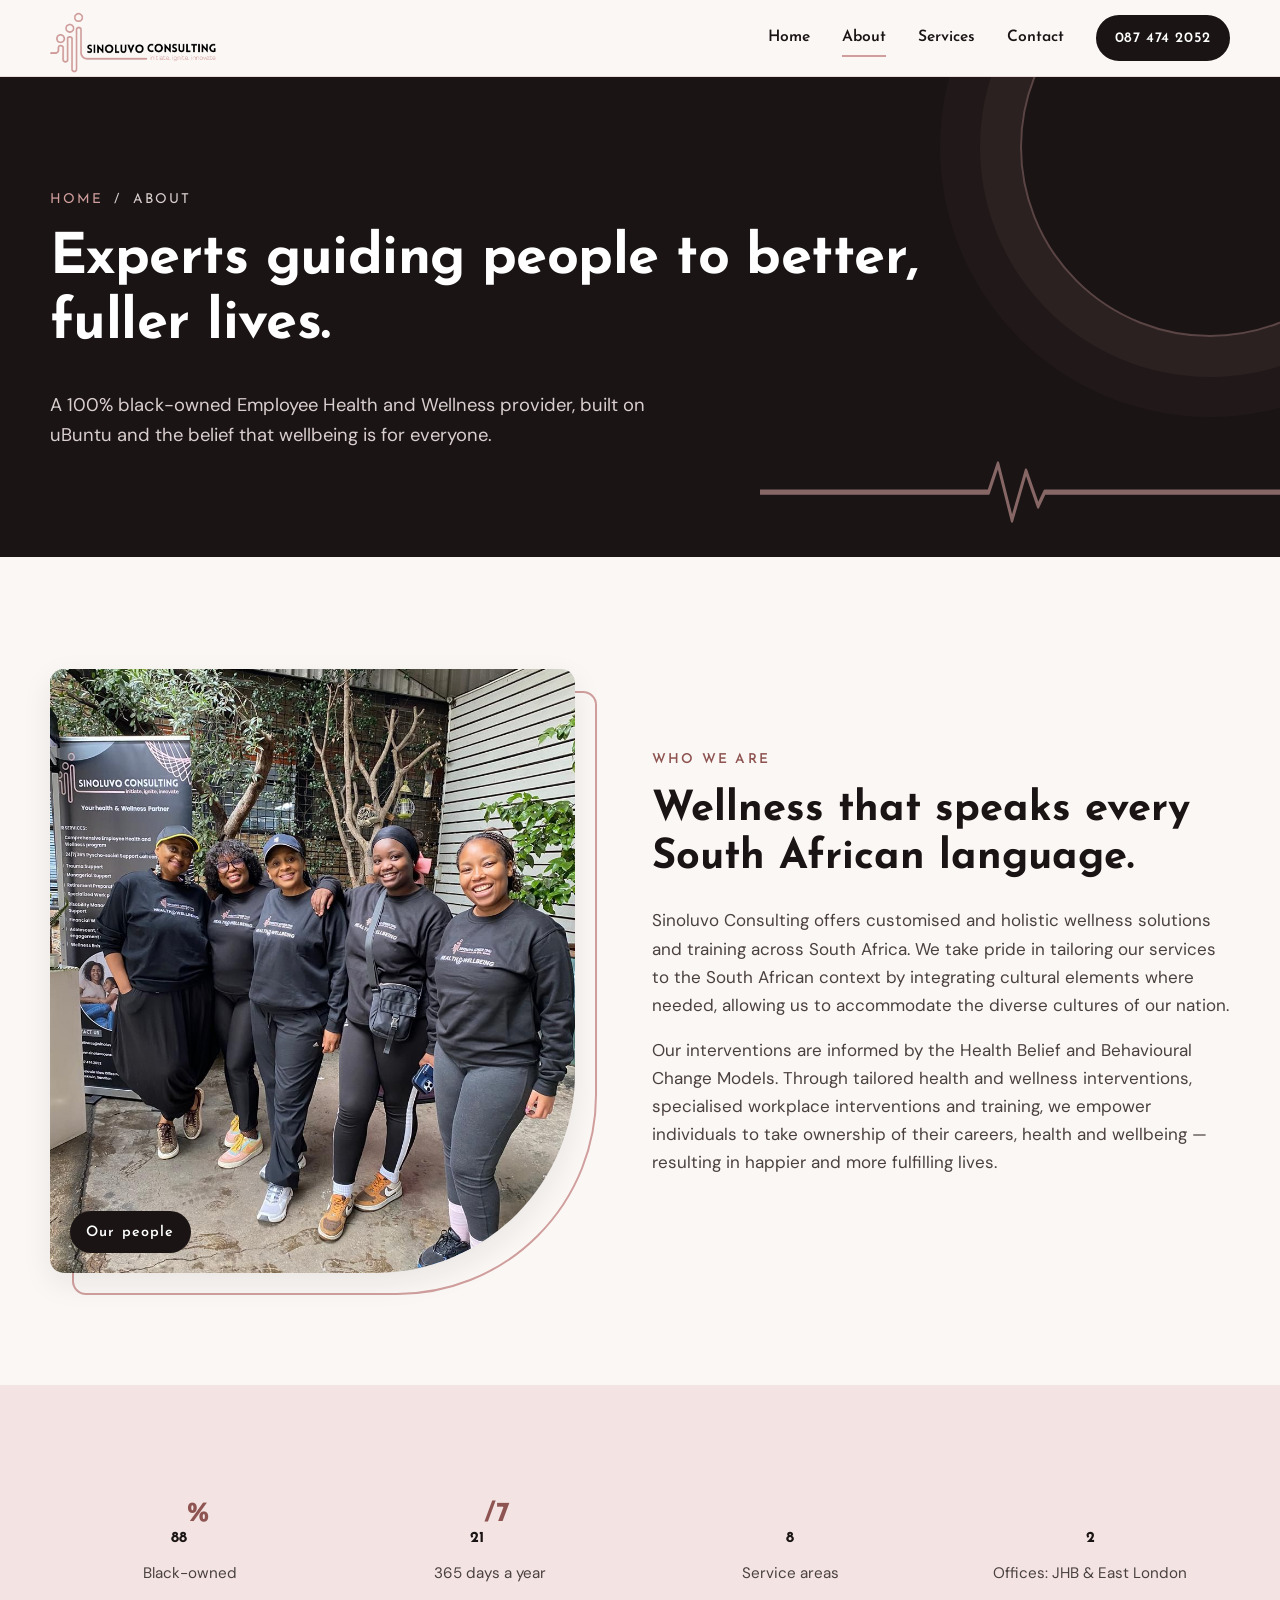
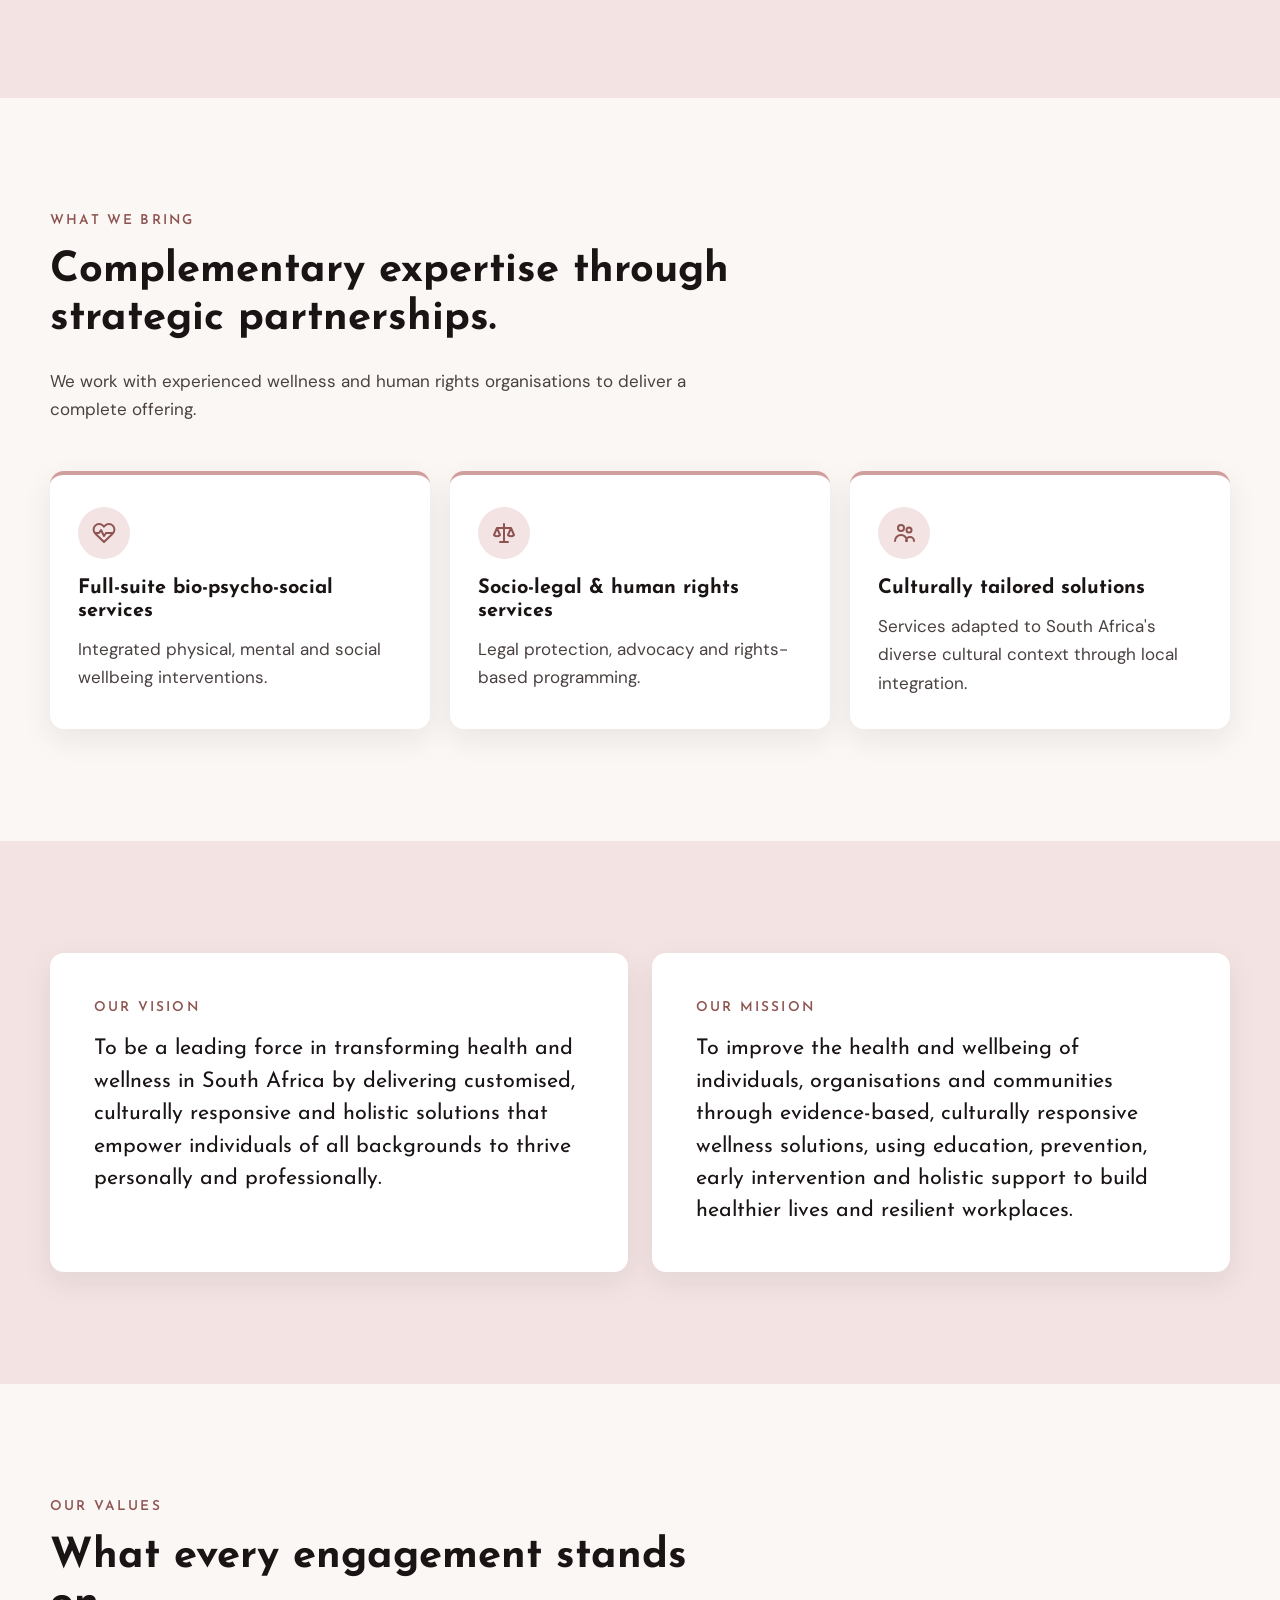
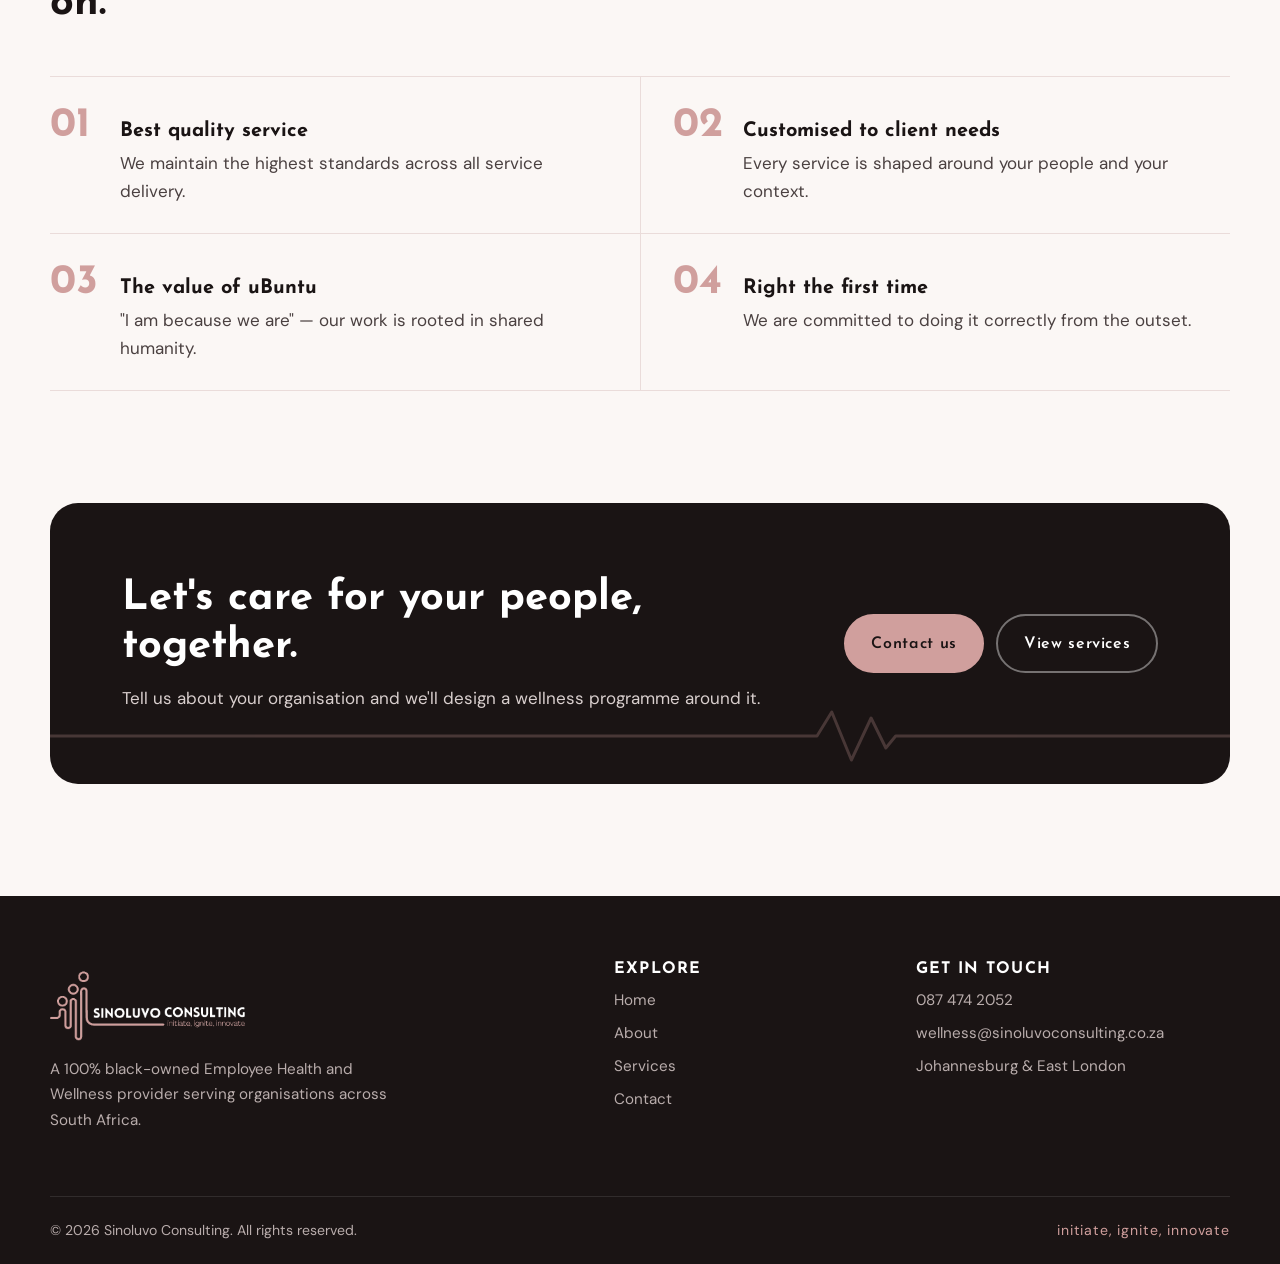
==== about/index.html @ bc583f64 "Use clean folder-based URLs and redirect old .html pages Co-Authored-By: Claude Opus 5.5 <noreply@an" ====
<!doctype html>
<html lang="en">
<head>
  <meta charset="utf-8">
  <meta name="viewport" content="width=device-width, initial-scale=1">
  <title>About Us | Sinoluvo Consulting</title>
  <meta name="description" content="Learn about Sinoluvo Consulting, a 100% black-owned Employee Health and Wellness provider rooted in uBuntu and the South African context.">
  <link rel="icon" href="../assets/img/favicon.png">
  <link rel="preconnect" href="https://fonts.googleapis.com">
  <link rel="preconnect" href="https://fonts.gstatic.com" crossorigin>
  <link href="https://fonts.googleapis.com/css2?family=Josefin+Sans:wght@400;600;700&family=DM+Sans:opsz,wght@9..40,400;9..40,500;9..40,700&display=swap" rel="stylesheet">
  <link rel="stylesheet" href="../assets/css/styles.css">
</head>
<body>

  <header class="site-header">
    <div class="container header-inner">
      <a href="../" class="brand" aria-label="Sinoluvo Consulting home">
        <img src="../assets/img/logo.png" alt="Sinoluvo Consulting — initiate, ignite, innovate" width="572" height="234">
      </a>
      <button class="nav-toggle" aria-expanded="false" aria-controls="site-nav" aria-label="Open menu">
        <span></span><span></span><span></span>
      </button>
      <nav class="site-nav" id="site-nav">
        <a href="../">Home</a>
        <a href="../about/" aria-current="page">About</a>
        <a href="../services/">Services</a>
        <a href="../contact/">Contact</a>
        <a href="tel:+27874742052" class="btn btn-small">087 474 2052</a>
      </nav>
    </div>
  </header>

  <main>

    <section class="page-hero">
      <div class="container">
        <p class="crumbs"><a href="../">Home</a> &nbsp;/&nbsp; About</p>
        <h1 class="reveal">Experts guiding people to better, fuller lives.</h1>
        <p class="lead reveal d1">A 100% black-owned Employee Health and Wellness provider, built on uBuntu and the belief that wellbeing is for everyone.</p>
      </div>
      <svg class="pulse pulse-draw" viewBox="0 0 600 40" aria-hidden="true" preserveAspectRatio="none"><path d="M0 20 H230 L245 20 L255 4 L270 36 L285 8 L298 28 L305 20 H600" fill="none" stroke="currentColor" stroke-width="3" stroke-linecap="round" stroke-linejoin="round"/></svg>
    </section>

    <section class="section">
      <div class="container split">
        <figure class="team-photo reveal" style="margin:0">
          <img src="../assets/img/company-team.jpg" alt="The Sinoluvo Consulting team in branded health and wellbeing tops" width="960" height="1280" loading="lazy">
          <figcaption>Our people</figcaption>
        </figure>
        <div class="split-copy reveal d1">
          <p class="eyebrow">Who we are</p>
          <h2>Wellness that speaks every South African language.</h2>
          <p>Sinoluvo Consulting offers customised and holistic wellness solutions and training across South Africa. We take pride in tailoring our services to the South African context by integrating cultural elements where needed, allowing us to accommodate the diverse cultures of our nation.</p>
          <p>Our interventions are informed by the Health Belief and Behavioural Change Models. Through tailored health and wellness interventions, specialised workplace interventions and training, we empower individuals to take ownership of their careers, health and wellbeing — resulting in happier and more fulfilling lives.</p>
        </div>
      </div>
    </section>

    <section class="section section-tint">
      <div class="container">
        <div class="numbers">
          <div class="reveal"><strong><span data-count="100">100</span><sup>%</sup></strong><span>Black-owned</span></div>
          <div class="reveal d1"><strong><span data-count="24">24</span><sup>/7</sup></strong><span>365 days a year</span></div>
          <div class="reveal d2"><strong><span data-count="9">9</span></strong><span>Service areas</span></div>
          <div class="reveal d3"><strong><span data-count="2">2</span></strong><span>Offices: JHB &amp; East London</span></div>
        </div>
      </div>
    </section>

    <section class="section">
      <div class="container">
        <div class="section-head reveal">
          <p class="eyebrow">What we bring</p>
          <h2>Complementary expertise through strategic partnerships.</h2>
          <p>We work with experienced wellness and human rights organisations to deliver a complete offering.</p>
        </div>
        <div class="offer-list">
          <article class="offer reveal">
            <div class="offer-icon" aria-hidden="true"><svg width="24" height="24" viewBox="0 0 24 24" fill="none" stroke="currentColor" stroke-width="2" stroke-linecap="round" stroke-linejoin="round"><path d="M20.8 4.6a5.5 5.5 0 0 0-7.8 0L12 5.7l-1-1.1a5.5 5.5 0 0 0-7.8 7.8l1 1.1L12 21l7.8-7.5 1-1.1a5.5 5.5 0 0 0 0-7.8z"/><path d="M3 12h4l2-3 3 6 2-3h7"/></svg></div>
            <h3>Full-suite bio-psycho-social services</h3>
            <p>Integrated physical, mental and social wellbeing interventions.</p>
          </article>
          <article class="offer reveal d1">
            <div class="offer-icon" aria-hidden="true"><svg width="24" height="24" viewBox="0 0 24 24" fill="none" stroke="currentColor" stroke-width="2" stroke-linecap="round" stroke-linejoin="round"><path d="M12 3v18M5 7h14M5 7l-3 7a4 4 0 0 0 6 0zM19 7l-3 7a4 4 0 0 0 6 0zM8 21h8"/></svg></div>
            <h3>Socio-legal &amp; human rights services</h3>
            <p>Legal protection, advocacy and rights-based programming.</p>
          </article>
          <article class="offer reveal d2">
            <div class="offer-icon" aria-hidden="true"><svg width="24" height="24" viewBox="0 0 24 24" fill="none" stroke="currentColor" stroke-width="2" stroke-linecap="round" stroke-linejoin="round"><circle cx="9" cy="7" r="3"/><circle cx="17" cy="9" r="2.5"/><path d="M3 20a6 6 0 0 1 12 0M14 20a4 4 0 0 1 8 0"/></svg></div>
            <h3>Culturally tailored solutions</h3>
            <p>Services adapted to South Africa's diverse cultural context through local integration.</p>
          </article>
        </div>
      </div>
    </section>

    <section class="section section-tint">
      <div class="container vm">
        <article class="vm-card reveal">
          <p class="eyebrow">Our vision</p>
          <p class="vm-text">To be a leading force in transforming health and wellness in South Africa by delivering customised, culturally responsive and holistic solutions that empower individuals of all backgrounds to thrive personally and professionally.</p>
        </article>
        <article class="vm-card reveal d1">
          <p class="eyebrow">Our mission</p>
          <p class="vm-text">To improve the health and wellbeing of individuals, organisations and communities through evidence-based, culturally responsive wellness solutions, using education, prevention, early intervention and holistic support to build healthier lives and resilient workplaces.</p>
        </article>
      </div>
    </section>

    <section class="section">
      <div class="container">
        <div class="section-head reveal">
          <p class="eyebrow">Our values</p>
          <h2>What every engagement stands on.</h2>
        </div>
        <ul class="values">
          <li class="reveal"><span class="pillar-num">01</span><div><h3>Best quality service</h3><p>We maintain the highest standards across all service delivery.</p></div></li>
          <li class="reveal d1"><span class="pillar-num">02</span><div><h3>Customised to client needs</h3><p>Every service is shaped around your people and your context.</p></div></li>
          <li class="reveal"><span class="pillar-num">03</span><div><h3>The value of uBuntu</h3><p>"I am because we are" — our work is rooted in shared humanity.</p></div></li>
          <li class="reveal d1"><span class="pillar-num">04</span><div><h3>Right the first time</h3><p>We are committed to doing it correctly from the outset.</p></div></li>
        </ul>
      </div>
    </section>

    <section class="section" style="padding-top:0">
      <div class="container">
        <div class="cta-band reveal">
          <div>
            <h2>Let's care for your people, together.</h2>
            <p>Tell us about your organisation and we'll design a wellness programme around it.</p>
          </div>
          <div class="cta-actions">
            <a href="../contact/" class="btn btn-light">Contact us</a>
            <a href="../services/" class="btn btn-outline-light">View services</a>
          </div>
          <svg class="pulse-bg" viewBox="0 0 1200 60" preserveAspectRatio="none" aria-hidden="true"><path d="M0 30 H760 L780 30 L795 6 L815 54 L835 12 L850 42 L860 30 H1200" fill="none" stroke="currentColor" stroke-width="3" stroke-linecap="round" stroke-linejoin="round"/></svg>
        </div>
      </div>
    </section>

  </main>

  <footer class="site-footer">
    <div class="container footer-inner">
      <div class="footer-brand">
        <img src="../assets/img/logo-light.png" alt="Sinoluvo Consulting" width="572" height="234" loading="lazy">
        <p>A 100% black-owned Employee Health and Wellness provider serving organisations across South Africa.</p>
      </div>
      <div>
        <h4>Explore</h4>
        <ul>
          <li><a href="../">Home</a></li>
          <li><a href="../about/">About</a></li>
          <li><a href="../services/">Services</a></li>
          <li><a href="../contact/">Contact</a></li>
        </ul>
      </div>
      <div>
        <h4>Get in touch</h4>
        <ul>
          <li><a href="tel:+27874742052">087 474 2052</a></li>
          <li><a href="mailto:wellness@sinoluvoconsulting.co.za">wellness@sinoluvoconsulting.co.za</a></li>
          <li>Johannesburg &amp; East London</li>
        </ul>
      </div>
    </div>
    <div class="container footer-base">
      <p>&copy; <span class="year">2026</span> Sinoluvo Consulting. All rights reserved.</p>
      <p class="tagline">initiate, ignite, innovate</p>
    </div>
  </footer>

  <script src="../assets/js/main.js"></script>
</body>
</html>
---- assets/css/styles.css ----
/* Sinoluvo Consulting — brand colours sampled from the logo */
:root {
  --rose: #d09f9d;
  --rose-soft: #f3e4e3;
  --rose-deep: #8e5451;
  /* accessible text accent */
  --ink: #1a1414;
  --ink-soft: #4a4040;
  --cream: #fbf7f5;
  --white: #ffffff;
  --line: #eadcda;
  --radius: 14px;
  --shadow: 0 10px 30px rgba(26, 20, 20, 0.08);
  --head: "Josefin Sans", system-ui, sans-serif;
  --body: "DM Sans", system-ui, sans-serif;
}

*,
*::before,
*::after {
  box-sizing: border-box;
}

html {
  scroll-behavior: smooth;
  scroll-padding-top: 88px;
}

body {
  margin: 0;
  font-family: var(--body);
  font-size: 17px;
  line-height: 1.65;
  color: var(--ink-soft);
  background: var(--cream);
  -webkit-font-smoothing: antialiased;
}

img {
  max-width: 100%;
  height: auto;
  display: block;
}

a {
  color: var(--rose-deep);
}

h1,
h2,
h3,
h4 {
  font-family: var(--head);
  color: var(--ink);
  line-height: 1.15;
  margin: 0 0 0.6em;
  font-weight: 700;
}

h1 {
  font-size: clamp(2.2rem, 4.6vw, 3.5rem);
  letter-spacing: -0.01em;
}

h2 {
  font-size: clamp(1.8rem, 3.4vw, 2.6rem);
}

h3 {
  font-size: 1.25rem;
}

p {
  margin: 0 0 1em;
}

.container {
  width: min(1180px, 100% - 32px);
  margin-inline: auto;
}

.eyebrow {
  font-family: var(--head);
  font-size: 0.85rem;
  font-weight: 600;
  letter-spacing: 0.16em;
  text-transform: uppercase;
  color: var(--rose-deep);
  margin-bottom: 0.9rem;
}

.eyebrow-light {
  color: var(--rose);
}

/* Buttons */
.btn {
  display: inline-block;
  font-family: var(--head);
  font-weight: 600;
  font-size: 1rem;
  letter-spacing: 0.04em;
  padding: 0.95em 1.6em 0.8em;
  border-radius: 999px;
  border: 2px solid var(--ink);
  background: var(--ink);
  color: var(--white);
  text-decoration: none;
  cursor: pointer;
  transition: background 0.2s, color 0.2s, border-color 0.2s, transform 0.2s;
}

.btn:hover {
  background: var(--rose-deep);
  border-color: var(--rose-deep);
  transform: translateY(-1px);
}

.btn-ghost {
  background: transparent;
  color: var(--ink);
}

.btn-ghost:hover {
  background: var(--ink);
  color: var(--white);
  border-color: var(--ink);
}

.btn-light {
  background: var(--rose);
  border-color: var(--rose);
  color: var(--ink);
}

.btn-light:hover {
  background: var(--white);
  border-color: var(--white);
  color: var(--ink);
}

.btn-small {
  padding: 0.7em 1.2em 0.55em;
  font-size: 0.9rem;
}

.btn-block {
  width: 100%;
}

/* Header */
.site-header {
  position: sticky;
  top: 0;
  z-index: 50;
  background: rgba(251, 247, 245, 0.92);
  backdrop-filter: blur(10px);
  border-bottom: 1px solid var(--line);
}

.header-inner {
  display: flex;
  align-items: center;
  justify-content: space-between;
  height: 76px;
}

.brand img {
  width: 170px;
}

.site-nav {
  display: flex;
  align-items: center;
  gap: 2rem;
}

.site-nav a:not(.btn) {
  font-family: var(--head);
  font-weight: 600;
  color: var(--ink);
  text-decoration: none;
  font-size: 0.98rem;
  position: relative;
}

.site-nav a:not(.btn)::after {
  content: "";
  position: absolute;
  left: 0;
  right: 100%;
  bottom: -6px;
  height: 2px;
  background: var(--rose);
  transition: right 0.25s;
}

.site-nav a:not(.btn):hover::after {
  right: 0;
}

.site-nav .btn {
  color: var(--white);
}

.nav-toggle {
  display: none;
  width: 44px;
  height: 44px;
  border: 0;
  background: none;
  cursor: pointer;
  flex-direction: column;
  justify-content: center;
  gap: 5px;
  padding: 10px;
}

.nav-toggle span {
  display: block;
  height: 2px;
  background: var(--ink);
  border-radius: 2px;
}

/* Hero */
.hero {
  padding: clamp(24px, 8vw, 64x) 0 clamp(32px, 8vw, 72px);
}

.hero-inner {
  display: grid;
  grid-template-columns: 1.05fr 1fr;
  gap: clamp(32px, 5vw, 72px);
  align-items: center;
}

.lead {
  font-size: 1.15rem;
  max-width: 34em;
}

.hero-actions {
  display: flex;
  flex-wrap: wrap;
  gap: 12px;
  margin-top: 1.8rem;
}

.hero-media {
  position: relative;
}

.hero-media img {
  border-radius: 200px 200px var(--radius) var(--radius);
  aspect-ratio: 4 / 4.4;
  object-fit: cover;
  object-position: 45% center;
  box-shadow: var(--shadow);
}

.hero-badge {
  position: absolute;
  left: -24px;
  bottom: 32px;
  background: var(--white);
  border-radius: var(--radius);
  padding: 16px 20px;
  box-shadow: var(--shadow);
  max-width: 240px;
  border-left: 4px solid var(--rose);
}

.hero-badge strong {
  display: block;
  font-family: var(--head);
  font-size: 1.5rem;
  color: var(--ink);
}

.hero-badge span {
  font-size: 0.9rem;
  line-height: 1.4;
  display: block;
}

/* Trust strip */
.trust {
  background: var(--ink);
  color: #d9cfce;
}

.trust-inner {
  display: grid;
  grid-template-columns: repeat(4, 1fr);
}

.trust-inner>div {
  padding: 28px 20px;
  border-left: 1px solid rgba(255, 255, 255, 0.1);
}

.trust-inner>div:first-child {
  border-left: 0;
  padding-left: 0;
}

.trust strong {
  display: block;
  font-family: var(--head);
  font-size: 1.3rem;
  color: var(--rose);
}

.trust span {
  font-size: 0.92rem;
}

/* Sections */
.section {
  padding: clamp(64px, 9vw, 112px) 0;
}

.section-tint {
  background: var(--rose-soft);
}

.section-head {
  max-width: 680px;
  margin-bottom: 48px;
}

.split {
  display: grid;
  grid-template-columns: 1fr 1.1fr;
  gap: clamp(32px, 6vw, 80px);
  align-items: center;
}

.split-media img {
  border-radius: var(--radius);
  box-shadow: var(--shadow);
  aspect-ratio: 4 / 3.4;
  object-fit: cover;
}

/* Vision & mission */
.vm {
  display: grid;
  grid-template-columns: 1fr 1fr;
  gap: 24px;
}

.vm-card {
  background: var(--white);
  border-radius: var(--radius);
  padding: clamp(28px, 4vw, 44px);
  box-shadow: var(--shadow);
}

.vm-text {
  font-family: var(--head);
  font-size: clamp(1.15rem, 1.8vw, 1.35rem);
  line-height: 1.5;
  color: var(--ink);
  margin: 0;
}

/* Methodology */
.pillars {
  list-style: none;
  padding: 0;
  margin: 0;
  display: grid;
  grid-template-columns: repeat(4, 1fr);
  gap: 20px;
}

.pillars li {
  border-top: 3px solid var(--rose);
  padding-top: 24px;
}

.pillar-num {
  display: block;
  font-family: var(--head);
  font-size: 2.6rem;
  font-weight: 700;
  color: var(--rose);
  line-height: 1;
  margin-bottom: 14px;
}

.pillars p {
  margin: 0;
}

/* Feature band */
.feature {
  background: var(--ink);
  color: #d9cfce;
  padding: clamp(64px, 9vw, 104px) 0;
}

.feature h2 {
  color: var(--white);
}

.feature-inner {
  display: grid;
  grid-template-columns: 1.1fr 1fr;
  gap: clamp(32px, 6vw, 80px);
  align-items: center;
}

.feature-media img {
  border-radius: var(--radius);
  aspect-ratio: 3 / 2;
  object-fit: cover;
}

.feature .btn {
  margin-top: 0.8rem;
}

/* Services */
.services {
  display: grid;
  grid-template-columns: repeat(3, 1fr);
  gap: 20px;
}

.service {
  background: var(--white);
  border: 1px solid var(--line);
  border-radius: var(--radius);
  padding: 28px 28px 22px;
  transition: transform 0.2s, box-shadow 0.2s, border-color 0.2s;
}

.service:hover {
  transform: translateY(-3px);
  box-shadow: var(--shadow);
  border-color: var(--rose);
}

.service h3 {
  padding-bottom: 14px;
  border-bottom: 1px solid var(--line);
}

.service ul {
  list-style: none;
  padding: 0;
  margin: 0;
}

.service li {
  position: relative;
  padding-left: 20px;
  margin-bottom: 8px;
  font-size: 0.97rem;
  line-height: 1.5;
}

.service li::before {
  content: "";
  position: absolute;
  left: 0;
  top: 0.55em;
  width: 8px;
  height: 8px;
  border-radius: 50%;
  border: 2px solid var(--rose);
}

/* Quote */
.quote {
  padding: clamp(64px, 9vw, 104px) 0;
  text-align: center;
}

.pulse {
  width: min(420px, 100%);
  height: 40px;
  color: var(--rose);
  margin: 0 auto 28px;
  display: block;
}

.quote blockquote {
  margin: 0 auto;
  max-width: 860px;
}

.quote p {
  font-family: var(--head);
  font-size: clamp(1.4rem, 2.8vw, 2rem);
  line-height: 1.4;
  color: var(--ink);
  margin: 0;
}

/* Contact */
.contact {
  display: grid;
  grid-template-columns: 1.1fr 1fr;
  gap: clamp(32px, 6vw, 72px);
  align-items: start;
}

.contact-cards {
  display: grid;
  grid-template-columns: 1fr 1fr;
  gap: 16px;
  margin-top: 28px;
}

.contact-card {
  background: var(--white);
  border-radius: var(--radius);
  padding: 20px 22px;
}

.contact-card-wide {
  grid-column: 1 / -1;
}

.contact-card h3 {
  font-size: 0.85rem;
  letter-spacing: 0.14em;
  text-transform: uppercase;
  color: var(--rose-deep);
  margin-bottom: 0.5em;
}

.contact-card p {
  margin: 0;
  font-size: 0.97rem;
  line-height: 1.5;
  color: var(--ink);
  overflow-wrap: anywhere;
}

.contact-card a {
  color: var(--ink);
  font-weight: 500;
}

.contact-form {
  background: var(--white);
  border-radius: var(--radius);
  padding: clamp(24px, 4vw, 40px);
  box-shadow: var(--shadow);
}

.contact-form label {
  display: block;
  font-weight: 500;
  font-size: 0.92rem;
  color: var(--ink);
  margin-bottom: 16px;
}

.contact-form input,
.contact-form textarea {
  display: block;
  width: 100%;
  margin-top: 6px;
  font: inherit;
  font-size: 1rem;
  color: var(--ink);
  padding: 12px 14px;
  border: 1px solid var(--line);
  border-radius: 10px;
  background: var(--cream);
  transition: border-color 0.2s, box-shadow 0.2s;
}

.contact-form input:focus,
.contact-form textarea:focus {
  outline: none;
  border-color: var(--rose);
  box-shadow: 0 0 0 3px rgba(208, 159, 157, 0.3);
}

.form-row {
  display: grid;
  grid-template-columns: 1fr 1fr;
  gap: 16px;
}

.form-note {
  font-size: 0.85rem;
  text-align: center;
  margin: 12px 0 0;
}

/* Footer */
.site-footer {
  background: var(--ink);
  color: #b9adac;
  padding-top: 64px;
  font-size: 0.95rem;
}

.footer-inner {
  display: grid;
  grid-template-columns: 2fr 1fr 1.2fr;
  gap: 40px;
  padding-bottom: 48px;
}

.footer-brand img {
  width: 200px;
  margin-bottom: 16px;
}

.footer-brand p {
  max-width: 340px;
}

.site-footer h4 {
  color: var(--white);
  font-size: 1rem;
  letter-spacing: 0.08em;
  text-transform: uppercase;
}

.site-footer ul {
  list-style: none;
  padding: 0;
  margin: 0;
}

.site-footer li {
  margin-bottom: 8px;
  overflow-wrap: anywhere;
}

.site-footer a {
  color: #b9adac;
  text-decoration: none;
}

.site-footer a:hover {
  color: var(--rose);
}

.footer-base {
  display: flex;
  justify-content: space-between;
  flex-wrap: wrap;
  gap: 8px;
  border-top: 1px solid rgba(255, 255, 255, 0.1);
  padding: 22px 0;
  font-size: 0.88rem;
}

.footer-base p {
  margin: 0;
}

.tagline {
  color: var(--rose);
  letter-spacing: 0.06em;
}

/* Responsive */
@media (max-width: 1000px) {
  .services {
    grid-template-columns: repeat(2, 1fr);
  }

  .pillars {
    grid-template-columns: repeat(2, 1fr);
    row-gap: 36px;
  }

  .trust-inner {
    grid-template-columns: repeat(2, 1fr);
  }

  .trust-inner>div:nth-child(3) {
    border-left: 0;
    padding-left: 0;
  }
}

@media (max-width: 860px) {
  .nav-toggle {
    display: flex;
  }

  .site-nav {
    position: absolute;
    top: 76px;
    left: 0;
    right: 0;
    flex-direction: column;
    align-items: stretch;
    gap: 0;
    background: var(--cream);
    border-bottom: 1px solid var(--line);
    padding: 8px 16px 20px;
    display: none;
  }

  .site-nav.open {
    display: flex;
  }

  .site-nav a:not(.btn) {
    padding: 14px 0;
    border-bottom: 1px solid var(--line);
  }

  .site-nav a:not(.btn)::after {
    display: none;
  }

  .site-nav .btn {
    margin-top: 16px;
    text-align: center;
  }

  .hero-inner,
  .split,
  .feature-inner,
  .contact,
  .vm {
    grid-template-columns: 1fr;
  }

  .hero-media {
    max-width: 520px;
  }

  .hero-badge {
    left: 12px;
    bottom: 16px;
  }

  .footer-inner {
    grid-template-columns: 1fr 1fr;
  }

  .footer-brand {
    grid-column: 1 / -1;
  }
}

@media (max-width: 560px) {
  body {
    font-size: 16px;
  }

  .brand img {
    width: 140px;
  }

  .services,
  .pillars,
  .contact-cards,
  .form-row {
    grid-template-columns: 1fr;
  }

  .trust-inner>div {
    padding: 20px 12px;
  }

  .trust-inner>div:nth-child(odd) {
    border-left: 0;
    padding-left: 0;
  }

  .trust strong {
    font-size: 1.1rem;
  }

  .footer-inner {
    grid-template-columns: 1fr;
  }
}

/* ===== Multi-page additions & motion ===== */

.site-header {
  transition: box-shadow 0.3s;
}

.site-header.scrolled {
  box-shadow: 0 6px 24px rgba(26, 20, 20, 0.06);
}

.site-nav a[aria-current="page"]::after {
  right: 0;
}

/* Reveal on scroll */
.reveal {
  opacity: 0;
  transform: translateY(28px);
  transition: opacity 0.8s ease, transform 0.8s cubic-bezier(.2, .7, .2, 1);
}

.reveal.in {
  opacity: 1;
  transform: none;
}

.reveal.d1 {
  transition-delay: 0.1s;
}

.reveal.d2 {
  transition-delay: 0.2s;
}

.reveal.d3 {
  transition-delay: 0.3s;
}

@media (prefers-reduced-motion: reduce) {
  .reveal {
    opacity: 1;
    transform: none;
    transition: none;
  }

  .marquee-track,
  .pulse-draw path,
  .hero-orb {
    animation: none !important;
  }
}

/* Heartbeat line that draws itself (echoes the logo) */
.pulse-draw path {
  stroke-dasharray: 900;
  stroke-dashoffset: 900;
  animation: draw 2.6s 0.3s cubic-bezier(.6, .1, .3, 1) forwards;
}

@keyframes draw {
  to {
    stroke-dashoffset: 0;
  }
}

/* Hero extras */
.hero {
  position: relative;
  overflow: hidden;
}

.hero-orb {
  position: absolute;
  z-index: -1;
  width: 620px;
  height: 620px;
  border-radius: 50%;
  background: radial-gradient(circle, rgba(208, 159, 157, 0.35), rgba(208, 159, 157, 0) 70%);
  right: -160px;
  top: -160px;
  animation: float 12s ease-in-out infinite;
}

@keyframes float {
  50% {
    transform: translate(-30px, 40px) scale(1.06);
  }
}

.hero h1 em {
  font-style: normal;
  color: var(--rose-deep);
  position: relative;
  white-space: nowrap;
}

.hero h1 em svg {
  position: absolute;
  left: 0;
  bottom: -0.18em;
  width: 100%;
  height: 0.32em;
  color: var(--rose);
}

.hero-inset {
  position: absolute;
  right: -18px;
  top: 36px;
  width: 132px;
  height: 132px;
  border-radius: 50%;
  object-fit: cover;
  border: 6px solid var(--cream);
  box-shadow: var(--shadow);
}

.hero-rings {
  position: absolute;
  left: -50px;
  top: 40px;
  width: 120px;
  color: var(--rose);
  opacity: 0.8;
}

/* Marquee */
.marquee {
  background: var(--rose);
  overflow: hidden;
  padding: 16px 0;
  border-bottom: 1px solid rgba(0, 0, 0, 0.06);
}

.marquee-track {
  display: flex;
  width: max-content;
  animation: scroll 40s linear infinite;
}

.marquee:hover .marquee-track {
  animation-play-state: paused;
}

.marquee span {
  font-family: var(--head);
  font-weight: 600;
  font-size: 1.05rem;
  color: var(--ink);
  letter-spacing: 0.06em;
  text-transform: uppercase;
  white-space: nowrap;
  padding: 0 22px;
  display: inline-flex;
  align-items: center;
  gap: 44px;
}

.marquee span::after {
  content: "";
  width: 8px;
  height: 8px;
  border-radius: 50%;
  border: 2px solid var(--ink);
}

@keyframes scroll {
  to {
    transform: translateX(-50%);
  }
}

/* Real team photo treatment */
.team-photo {
  position: relative;
}

.team-photo img {
  border-radius: var(--radius) var(--radius) 200px var(--radius);
  aspect-ratio: 4 / 4.6;
  object-fit: cover;
  box-shadow: var(--shadow);
}

.team-photo::before {
  content: "";
  position: absolute;
  inset: 22px -22px -22px 22px;
  border: 2px solid var(--rose);
  border-radius: var(--radius) var(--radius) 200px var(--radius);
  z-index: -1;
}

.team-photo figcaption {
  position: absolute;
  left: 20px;
  bottom: 20px;
  background: var(--ink);
  color: var(--white);
  font-family: var(--head);
  font-weight: 600;
  font-size: 0.9rem;
  letter-spacing: 0.08em;
  padding: 10px 16px 8px;
  border-radius: 999px;
}

.split,
.feature-inner,
.contact {
  isolation: isolate;
}

.text-link {
  font-family: var(--head);
  font-weight: 700;
  color: var(--ink);
  text-decoration: none;
  display: inline-flex;
  align-items: center;
  gap: 10px;
  border-bottom: 2px solid var(--rose);
  padding-bottom: 4px;
}

.text-link:hover {
  color: var(--rose-deep);
}

.text-link span {
  transition: transform 0.2s;
}

.text-link:hover span {
  transform: translateX(4px);
}

/* Service highlight tiles (home) */
.tiles {
  display: grid;
  grid-template-columns: repeat(3, 1fr);
  gap: 20px;
}

.tile {
  position: relative;
  display: block;
  text-decoration: none;
  color: var(--ink-soft);
  background: var(--white);
  border-radius: var(--radius);
  padding: 30px 28px 28px;
  border: 1px solid var(--line);
  overflow: hidden;
  transition: transform 0.3s, box-shadow 0.3s, color 0.3s;
}

.tile::before {
  content: "";
  position: absolute;
  inset: 0;
  background: var(--ink);
  transform: translateY(101%);
  transition: transform 0.45s cubic-bezier(.2, .7, .2, 1);
  z-index: 0;
}

.tile>* {
  position: relative;
  z-index: 1;
}

.tile:hover {
  transform: translateY(-4px);
  box-shadow: var(--shadow);
}

.tile:hover::before {
  transform: none;
}

.tile:hover h3 {
  color: var(--white);
}

.tile:hover p {
  color: #d9cfce;
}

.tile-num {
  font-family: var(--head);
  font-weight: 700;
  font-size: 0.85rem;
  letter-spacing: 0.14em;
  color: var(--rose-deep);
  display: block;
  margin-bottom: 28px;
}

.tile:hover .tile-num {
  color: var(--rose);
}

.tile h3 {
  transition: color 0.3s;
}

.tile p {
  margin: 0;
  font-size: 0.97rem;
  transition: color 0.3s;
}

.tile-arrow {
  position: absolute;
  right: 24px;
  top: 24px;
  width: 40px;
  height: 40px;
  border-radius: 50%;
  border: 2px solid var(--rose);
  display: grid;
  place-items: center;
  color: var(--ink);
  transition: background 0.3s, transform 0.3s;
}

.tile:hover .tile-arrow {
  background: var(--rose);
  transform: rotate(-45deg);
}

/* Numbers band */
.numbers {
  display: grid;
  grid-template-columns: repeat(4, 1fr);
  gap: 20px;
  text-align: center;
}

.numbers strong {
  display: block;
  font-family: var(--head);
  font-size: clamp(2.6rem, 5vw, 3.8rem);
  color: var(--ink);
  line-height: 1;
}

.numbers strong sup {
  font-size: 0.45em;
  color: var(--rose-deep);
  vertical-align: super;
}

.numbers span {
  font-size: 0.95rem;
}

/* CTA band */
.cta-band {
  background: var(--ink);
  color: #d9cfce;
  border-radius: 28px;
  padding: clamp(40px, 6vw, 72px);
  position: relative;
  overflow: hidden;
  display: grid;
  grid-template-columns: 1.4fr auto;
  gap: 32px;
  align-items: center;
}

.cta-band h2 {
  color: var(--white);
  margin-bottom: 0.3em;
}

.cta-band p {
  margin: 0;
}

.cta-band .pulse-bg {
  position: absolute;
  left: 0;
  right: 0;
  bottom: 18px;
  width: 100%;
  height: 60px;
  color: var(--rose);
  opacity: 0.25;
}

.cta-actions {
  display: flex;
  flex-wrap: wrap;
  gap: 12px;
  position: relative;
}

.btn-outline-light {
  background: transparent;
  border-color: rgba(255, 255, 255, 0.4);
  color: var(--white);
}

.btn-outline-light:hover {
  background: var(--white);
  color: var(--ink);
  border-color: var(--white);
}

/* Inner page header */
.page-hero {
  background: var(--ink);
  color: #d9cfce;
  padding: clamp(64px, 9vw, 112px) 0 clamp(56px, 7vw, 88px);
  position: relative;
  overflow: hidden;
}

.page-hero h1 {
  color: var(--white);
  max-width: 16em;
}

.page-hero .lead {
  color: #d9cfce;
}

.page-hero .pulse {
  position: absolute;
  right: -40px;
  bottom: 30px;
  width: min(560px, 70%);
  height: 70px;
  margin: 0;
  opacity: 0.6;
}

.page-hero::after {
  content: "";
  position: absolute;
  right: -120px;
  top: -120px;
  width: 380px;
  height: 380px;
  border-radius: 50%;
  border: 2px solid rgba(208, 159, 157, 0.35);
  box-shadow: 0 0 0 40px rgba(208, 159, 157, 0.06), 0 0 0 80px rgba(208, 159, 157, 0.04);
}

.crumbs {
  font-family: var(--head);
  font-size: 0.85rem;
  letter-spacing: 0.14em;
  text-transform: uppercase;
  margin-bottom: 1rem;
}

.crumbs a {
  color: var(--rose);
  text-decoration: none;
}

/* About page */
.offer-list {
  display: grid;
  grid-template-columns: repeat(3, 1fr);
  gap: 20px;
}

.offer {
  background: var(--white);
  border-radius: var(--radius);
  padding: 32px 28px;
  border-top: 4px solid var(--rose);
  box-shadow: var(--shadow);
}

.offer-icon {
  width: 52px;
  height: 52px;
  border-radius: 50%;
  background: var(--rose-soft);
  display: grid;
  place-items: center;
  margin-bottom: 18px;
  color: var(--rose-deep);
}

.offer p {
  margin: 0;
}

.values {
  display: grid;
  grid-template-columns: repeat(2, 1fr);
  gap: 0;
  border-top: 1px solid var(--line);
}

.values li {
  list-style: none;
  padding: 28px 0;
  border-bottom: 1px solid var(--line);
  display: grid;
  grid-template-columns: 70px 1fr;
  align-items: baseline;
}

.values li:nth-child(odd) {
  padding-right: 32px;
}

.values li:nth-child(even) {
  padding-left: 32px;
  border-left: 1px solid var(--line);
}

.values {
  padding: 0;
  margin: 0;
}

.values h3 {
  margin-bottom: 0.3em;
}

.values p {
  margin: 0;
}

/* Services page */
.chip-nav {
  position: sticky;
  top: 76px;
  z-index: 20;
  background: rgba(251, 247, 245, 0.95);
  backdrop-filter: blur(8px);
  border-bottom: 1px solid var(--line);
}

.chip-nav .container {
  display: flex;
  gap: 10px;
  overflow-x: auto;
  padding: 14px 0;
  scrollbar-width: none;
}

.chip-nav a {
  flex: none;
  font-family: var(--head);
  font-weight: 600;
  font-size: 0.88rem;
  color: var(--ink);
  text-decoration: none;
  padding: 9px 16px 7px;
  border: 1px solid var(--line);
  border-radius: 999px;
  background: var(--white);
  transition: background 0.2s, border-color 0.2s;
}

.chip-nav a:hover {
  background: var(--rose-soft);
  border-color: var(--rose);
}

.svc-group {
  padding: clamp(56px, 7vw, 88px) 0;
  border-bottom: 1px solid var(--line);
  scroll-margin-top: 150px;
}

.svc-group:last-of-type {
  border-bottom: 0;
}

.svc-group-head {
  display: grid;
  grid-template-columns: 1fr 1.4fr;
  gap: 40px;
  align-items: end;
  margin-bottom: 36px;
}

.svc-group-head h2 {
  margin: 0;
}

.svc-group-head p {
  margin: 0;
}

.big-num {
  font-family: var(--head);
  font-weight: 700;
  font-size: 1rem;
  color: var(--rose-deep);
  letter-spacing: 0.14em;
  display: block;
  margin-bottom: 10px;
}

.svc-feature {
  display: grid;
  grid-template-columns: 1fr 1fr;
  gap: 20px;
}

.svc-feature img {
  border-radius: var(--radius);
  width: 100%;
  height: 0;
  min-height: 100%;
  object-fit: cover;
  object-position: center 35%;
}

.services.two {
  grid-template-columns: repeat(2, 1fr);
}

.steps {
  display: grid;
  grid-template-columns: repeat(4, 1fr);
  gap: 0;
  counter-reset: step;
  position: relative;
}

.steps::before {
  content: "";
  position: absolute;
  left: 0;
  right: 0;
  top: 27px;
  height: 2px;
  background: repeating-linear-gradient(90deg, var(--rose) 0 10px, transparent 10px 18px);
}

.steps li {
  list-style: none;
  position: relative;
  padding-right: 24px;
}

.steps li::before {
  counter-increment: step;
  content: counter(step, decimal-leading-zero);
  display: grid;
  place-items: center;
  width: 56px;
  height: 56px;
  border-radius: 50%;
  background: var(--ink);
  color: var(--rose);
  font-family: var(--head);
  font-weight: 700;
  margin-bottom: 20px;
  position: relative;
  box-shadow: 0 0 0 8px var(--rose-soft);
}

.steps {
  padding: 0;
  margin: 0;
}

.steps p {
  margin: 0;
  font-size: 0.97rem;
}

/* Contact page */
.map {
  border: 0;
  width: 100%;
  height: 360px;
  border-radius: var(--radius);
  filter: grayscale(0.4) contrast(1.05);
  display: block;
}

.offices {
  display: grid;
  grid-template-columns: 1fr 1fr;
  gap: 20px;
}

.office {
  background: var(--white);
  border-radius: var(--radius);
  overflow: hidden;
  box-shadow: var(--shadow);
}

.office-body {
  padding: 24px 26px;
}

.office-body p {
  margin: 0 0 0.6em;
  color: var(--ink);
}

.contact-form select {
  display: block;
  width: 100%;
  margin-top: 6px;
  font: inherit;
  font-size: 1rem;
  color: var(--ink);
  padding: 12px 14px;
  border: 1px solid var(--line);
  border-radius: 10px;
  background: var(--cream);
}

.contact-form select:focus {
  outline: none;
  border-color: var(--rose);
  box-shadow: 0 0 0 3px rgba(208, 159, 157, 0.3);
}

@media (max-width: 1000px) {

  .tiles,
  .offer-list {
    grid-template-columns: repeat(2, 1fr);
  }

  .numbers {
    grid-template-columns: repeat(2, 1fr);
    row-gap: 36px;
  }

  .steps {
    grid-template-columns: repeat(2, 1fr);
    row-gap: 36px;
  }

  .steps::before {
    display: none;
  }
}

@media (max-width: 860px) {

  .cta-band,
  .svc-group-head,
  .svc-feature,
  .offices {
    grid-template-columns: 1fr;
  }

  .svc-group-head {
    gap: 12px;
  }

  .svc-feature img {
    height: auto;
    min-height: 0;
    aspect-ratio: 4 / 3;
  }

  .hero-inset {
    width: 96px;
    height: 96px;
    right: 8px;
    top: 16px;
  }

  .hero-rings {
    display: none;
  }

  .team-photo {
    max-width: 520px;
  }

  .team-photo::before {
    inset: 14px -14px -14px 14px;
  }

  .chip-nav {
    top: 76px;
  }
}

@media (max-width: 560px) {

  .tiles,
  .offer-list,
  .services.two,
  .steps {
    grid-template-columns: 1fr;
  }

  .values {
    grid-template-columns: 1fr;
  }

  .values li:nth-child(odd),
  .values li:nth-child(even) {
    padding: 22px 0;
    border-left: 0;
  }

  .hero h1 em {
    white-space: normal;
  }
}
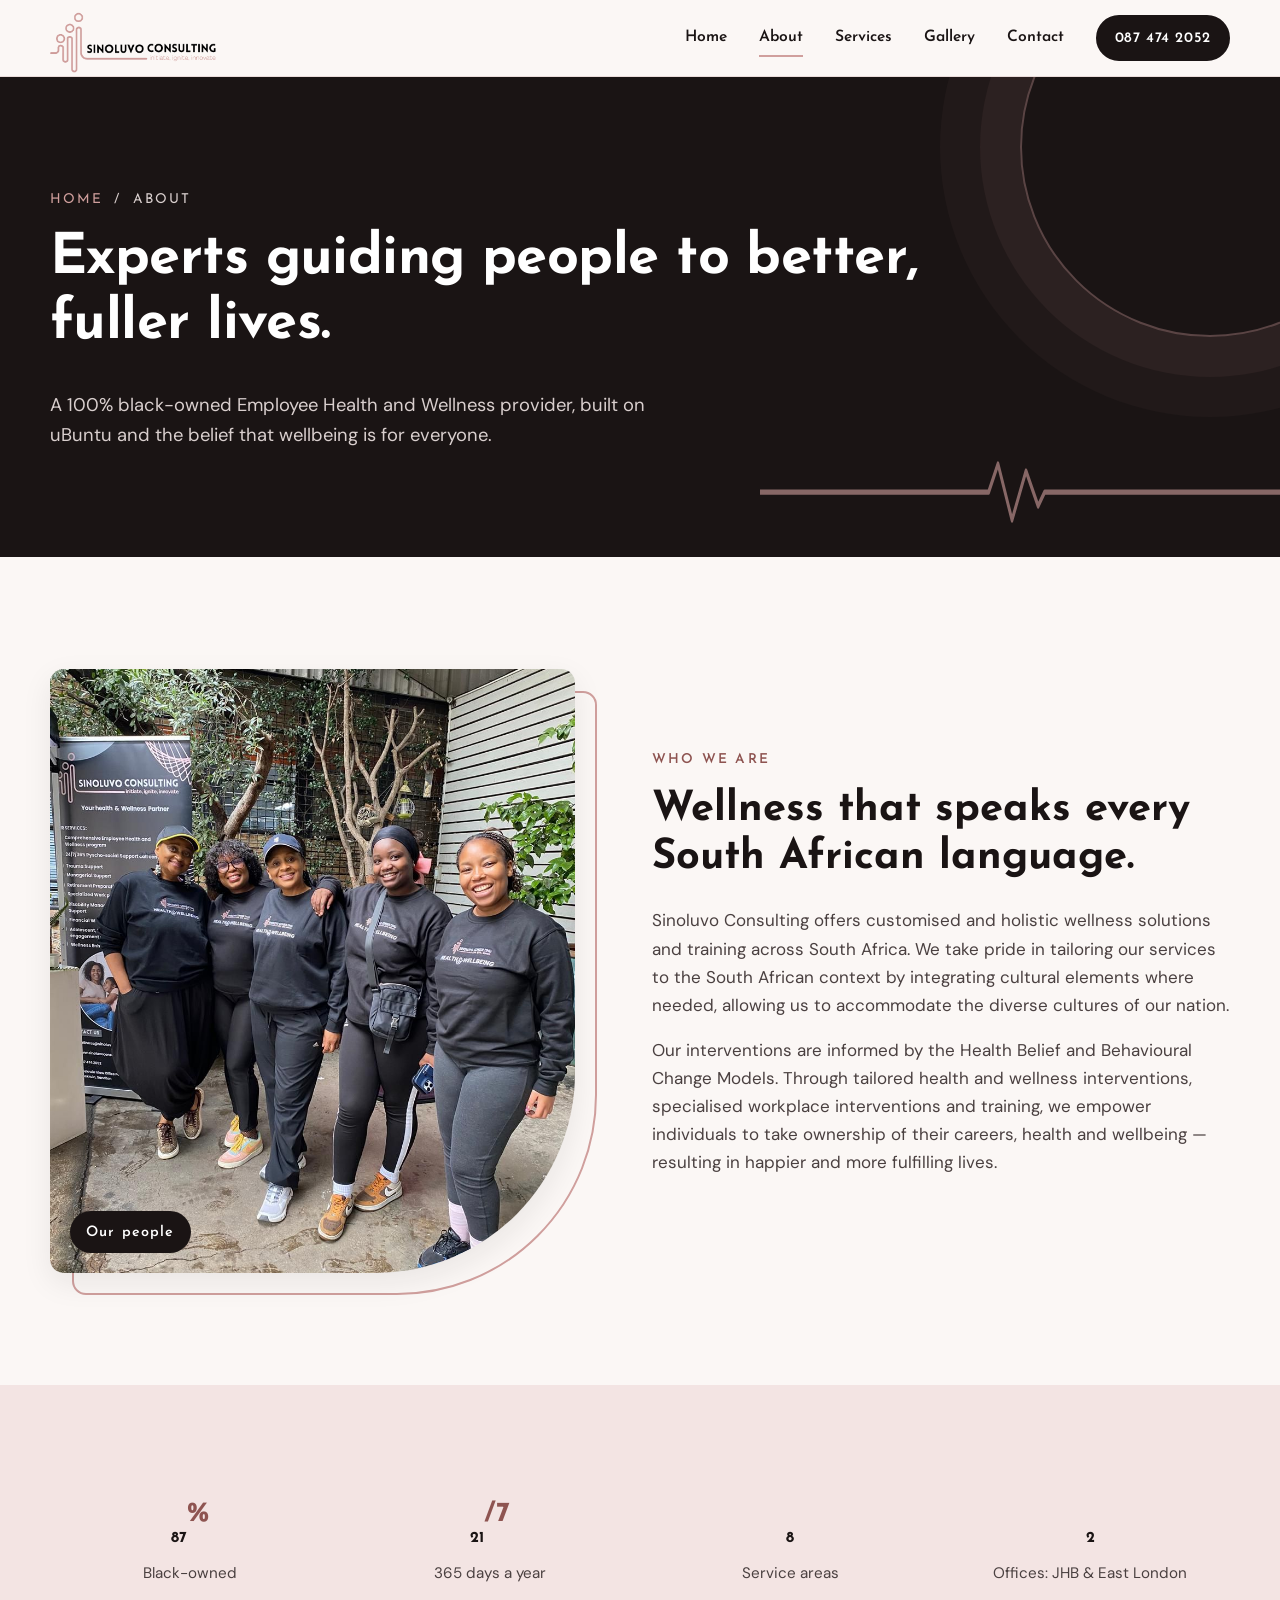
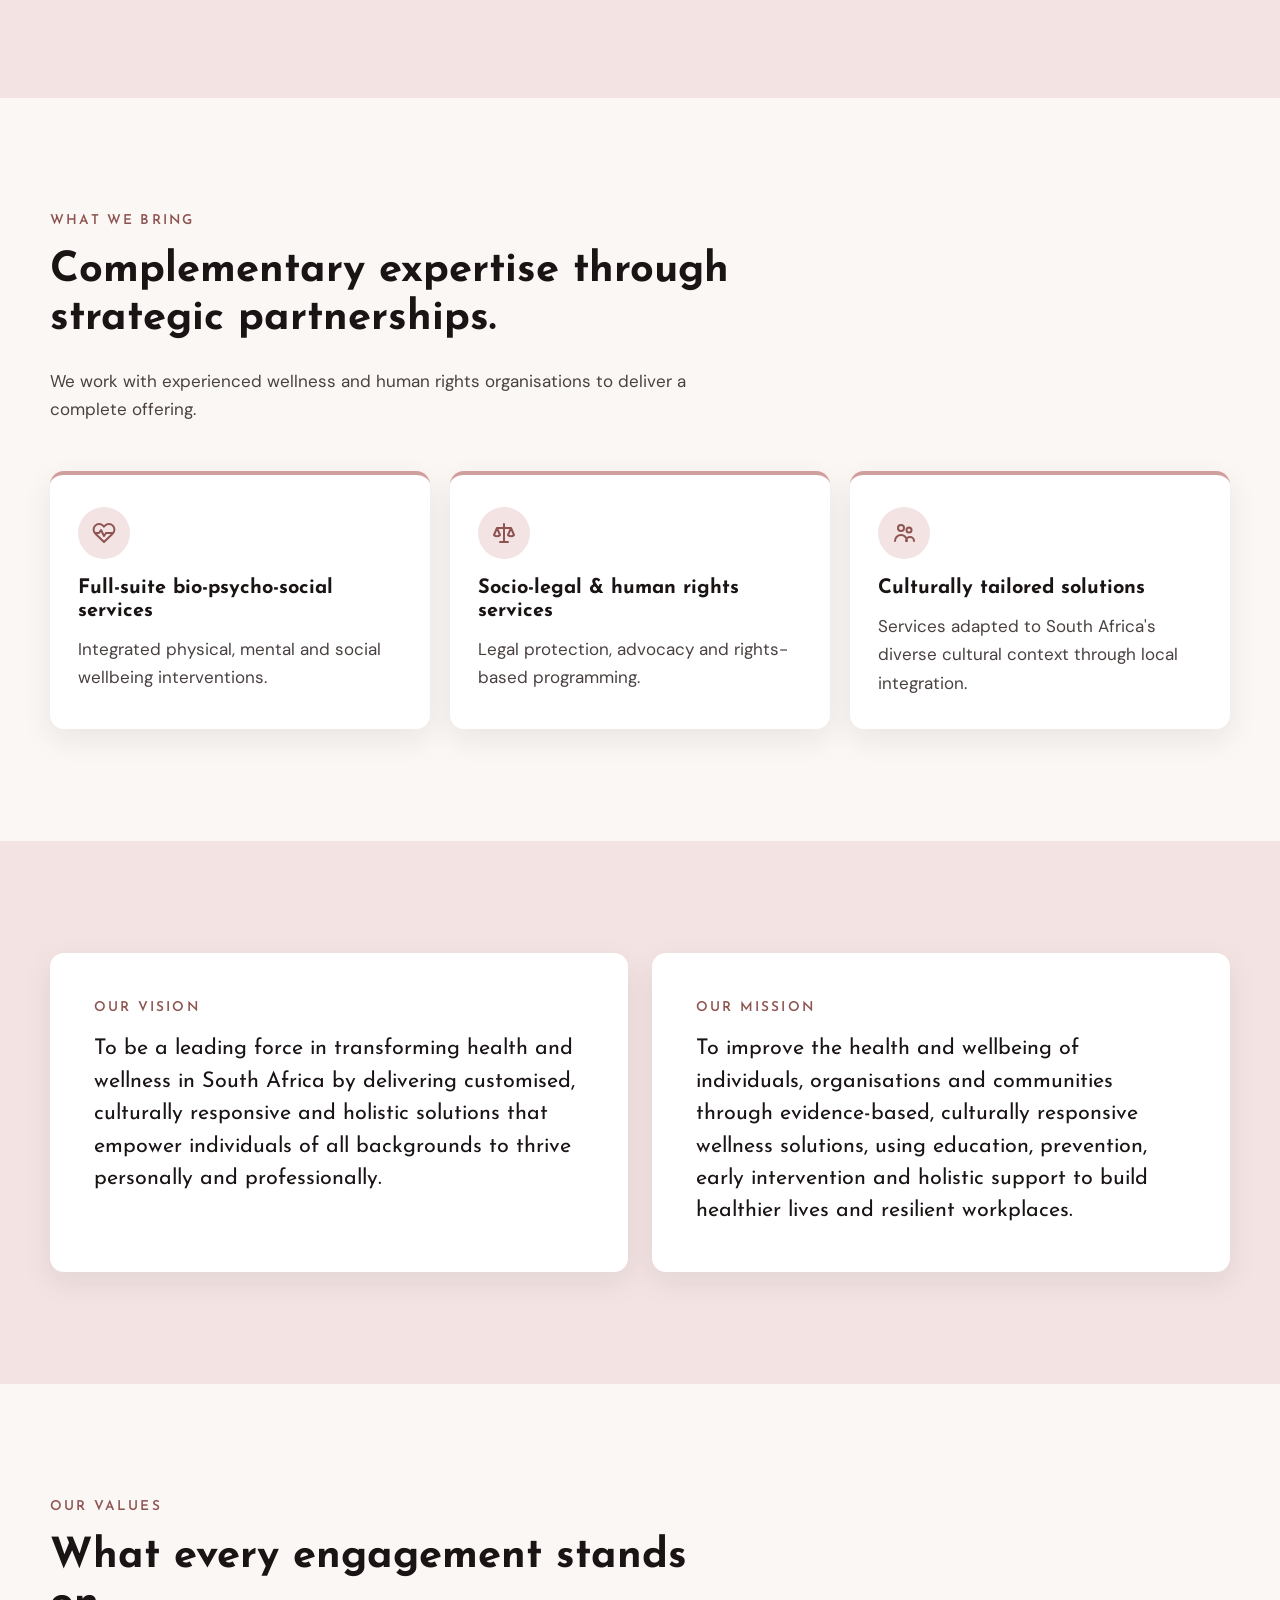
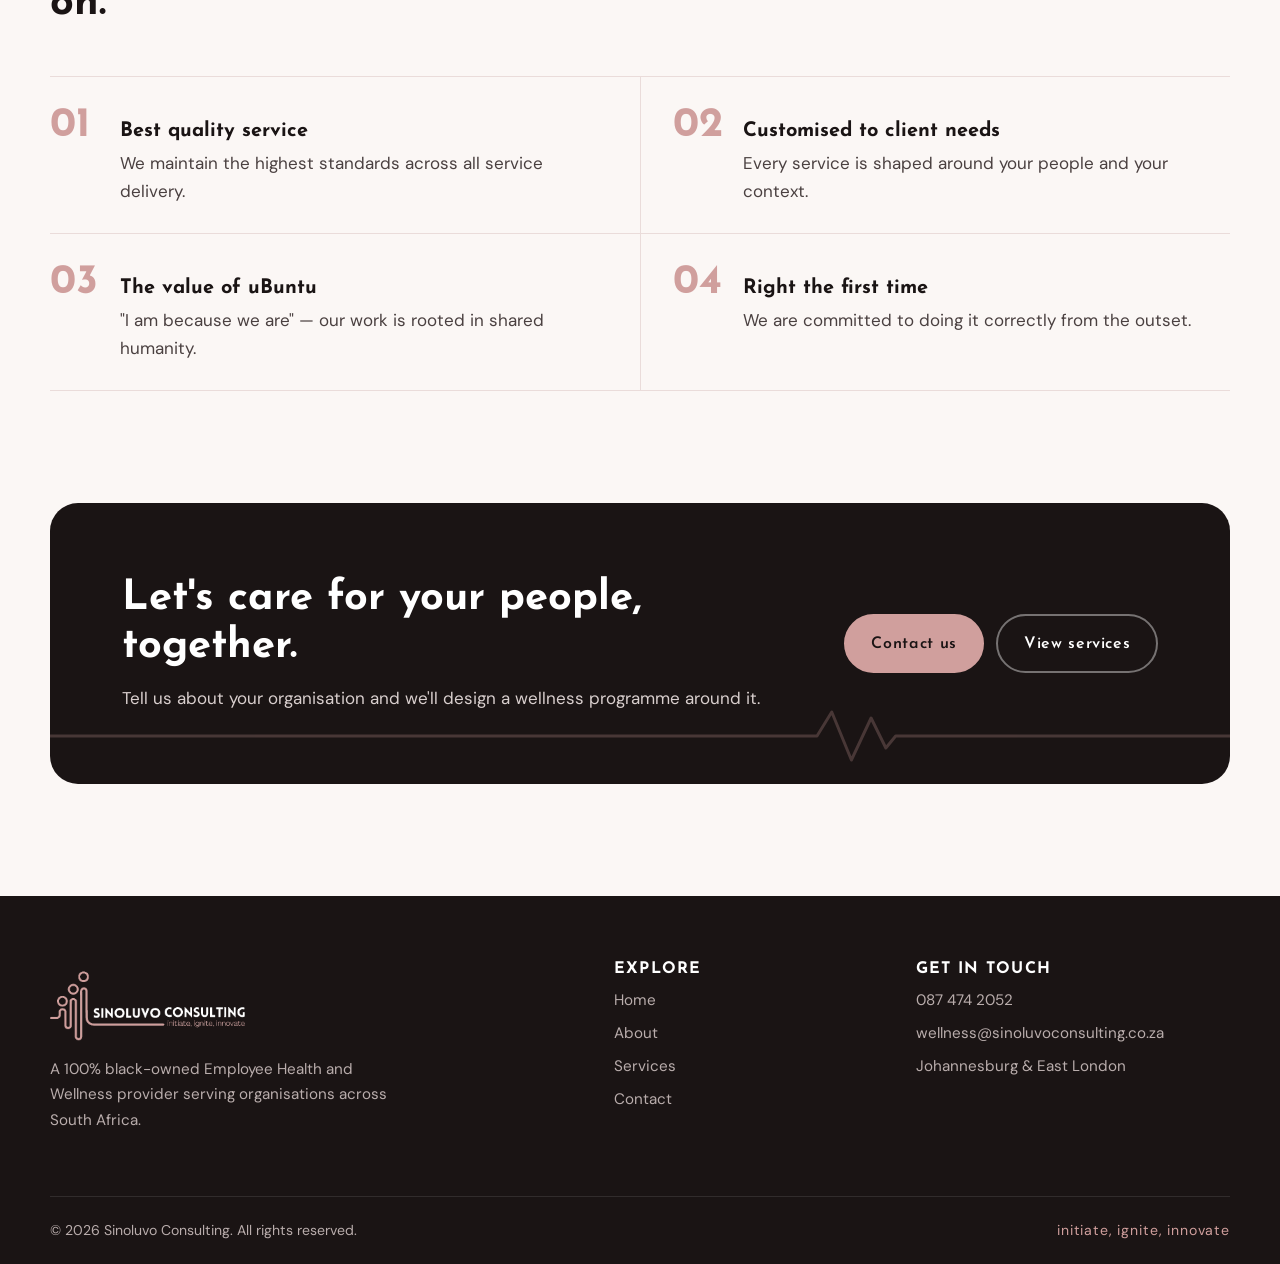
==== commit d66cb8f8: "gallery" ====
--- a/about/index.html
+++ b/about/index.html
@@ -9,7 +9,7 @@
   <link rel="preconnect" href="https://fonts.googleapis.com">
   <link rel="preconnect" href="https://fonts.gstatic.com" crossorigin>
   <link href="https://fonts.googleapis.com/css2?family=Josefin+Sans:wght@400;600;700&family=DM+Sans:opsz,wght@9..40,400;9..40,500;9..40,700&display=swap" rel="stylesheet">
-  <link rel="stylesheet" href="../assets/css/styles.css">
+  <link rel="stylesheet" href="../assets/css/styles.css?v=2">
 </head>
 <body>
 
@@ -25,6 +25,7 @@
         <a href="../">Home</a>
         <a href="../about/" aria-current="page">About</a>
         <a href="../services/">Services</a>
+        <a href="../gallery/">Gallery</a>
         <a href="../contact/">Contact</a>
         <a href="tel:+27874742052" class="btn btn-small">087 474 2052</a>
       </nav>
@@ -171,6 +172,6 @@
     </div>
   </footer>
 
-  <script src="../assets/js/main.js"></script>
+  <script src="../assets/js/main.js?v=2"></script>
 </body>
 </html>
--- a/assets/css/styles.css
+++ b/assets/css/styles.css
@@ -225,7 +225,7 @@
 
 /* Hero */
 .hero {
-  padding: clamp(24px, 8vw, 64x) 0 clamp(32px, 8vw, 72px);
+  padding: clamp(24px, 8vw, 64px) 0 clamp(32px, 8vw, 72px);
 }
 
 .hero-inner {
@@ -1597,4 +1597,153 @@
   .hero h1 em {
     white-space: normal;
   }
-}+}
+/* Gallery */
+.gallery {
+  columns: 3 280px;
+  column-gap: 16px;
+}
+
+.gallery-item {
+  display: block;
+  width: 100%;
+  margin: 0 0 16px;
+  padding: 0;
+  border: 0;
+  background: none;
+  border-radius: var(--radius);
+  overflow: hidden;
+  cursor: zoom-in;
+  break-inside: avoid;
+  position: relative;
+}
+
+.gallery-item img {
+  width: 100%;
+  transition: transform 0.6s cubic-bezier(.2, .7, .2, 1);
+}
+
+.gallery-item::after {
+  content: "";
+  position: absolute;
+  inset: 0;
+  background: linear-gradient(to top, rgba(26, 20, 20, 0.45), rgba(26, 20, 20, 0) 50%);
+  opacity: 0;
+  transition: opacity 0.3s;
+}
+
+.gallery-item:hover img,
+.gallery-item:focus-visible img {
+  transform: scale(1.04);
+}
+
+.gallery-item:hover::after,
+.gallery-item:focus-visible::after {
+  opacity: 1;
+}
+
+.gallery-item:focus-visible {
+  outline: 3px solid var(--rose);
+  outline-offset: 3px;
+}
+
+/* Lightbox */
+.lightbox {
+  position: fixed;
+  inset: 0;
+  z-index: 100;
+  background: rgba(26, 20, 20, 0.94);
+  display: flex;
+  align-items: center;
+  justify-content: center;
+  gap: 16px;
+  padding: 24px;
+}
+
+.lightbox[hidden] {
+  display: none;
+}
+
+.lb-figure {
+  margin: 0;
+  max-width: min(1100px, 100%);
+  text-align: center;
+}
+
+.lb-figure img {
+  max-height: 82vh;
+  width: auto;
+  margin: 0 auto;
+  border-radius: 10px;
+}
+
+.lb-figure figcaption {
+  color: #d9cfce;
+  font-size: 0.95rem;
+  margin-top: 14px;
+}
+
+.lb-btn {
+  flex: none;
+  width: 52px;
+  height: 52px;
+  border-radius: 50%;
+  border: 2px solid var(--rose);
+  background: transparent;
+  color: var(--white);
+  font-size: 1.4rem;
+  cursor: pointer;
+  transition: background 0.2s, color 0.2s;
+}
+
+.lb-btn:hover,
+.lb-btn:focus-visible {
+  background: var(--rose);
+  color: var(--ink);
+  outline: none;
+}
+
+.lb-close {
+  position: absolute;
+  top: 20px;
+  right: 20px;
+  font-size: 1.8rem;
+  line-height: 1;
+}
+
+body.lb-open {
+  overflow: hidden;
+}
+
+@media (max-width: 560px) {
+  .gallery {
+    columns: 2;
+    column-gap: 10px;
+  }
+
+  .gallery-item {
+    margin-bottom: 10px;
+  }
+
+  .lightbox {
+    padding: 12px;
+  }
+
+  .lb-prev,
+  .lb-next {
+    position: absolute;
+    bottom: 24px;
+  }
+
+  .lb-prev {
+    left: calc(50% - 64px);
+  }
+
+  .lb-next {
+    right: calc(50% - 64px);
+  }
+
+  .lb-figure img {
+    max-height: 70vh;
+  }
+}
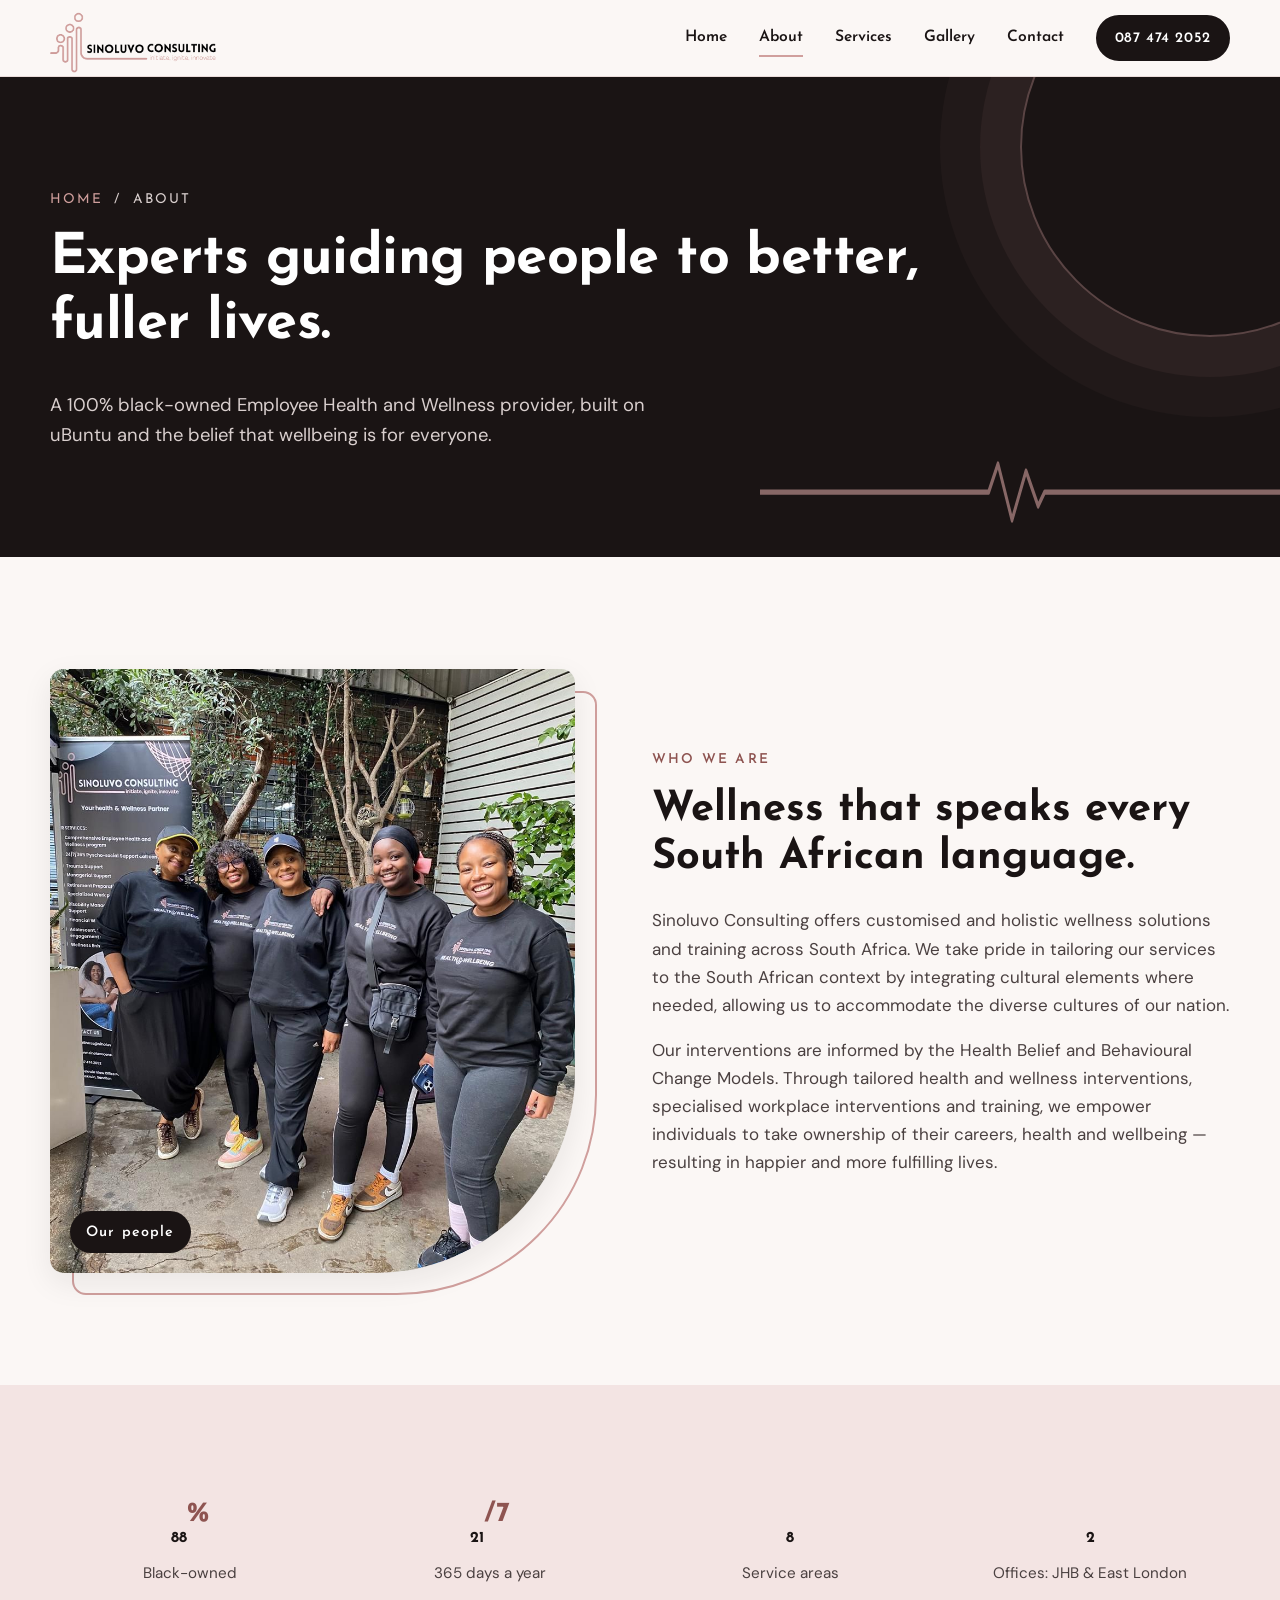
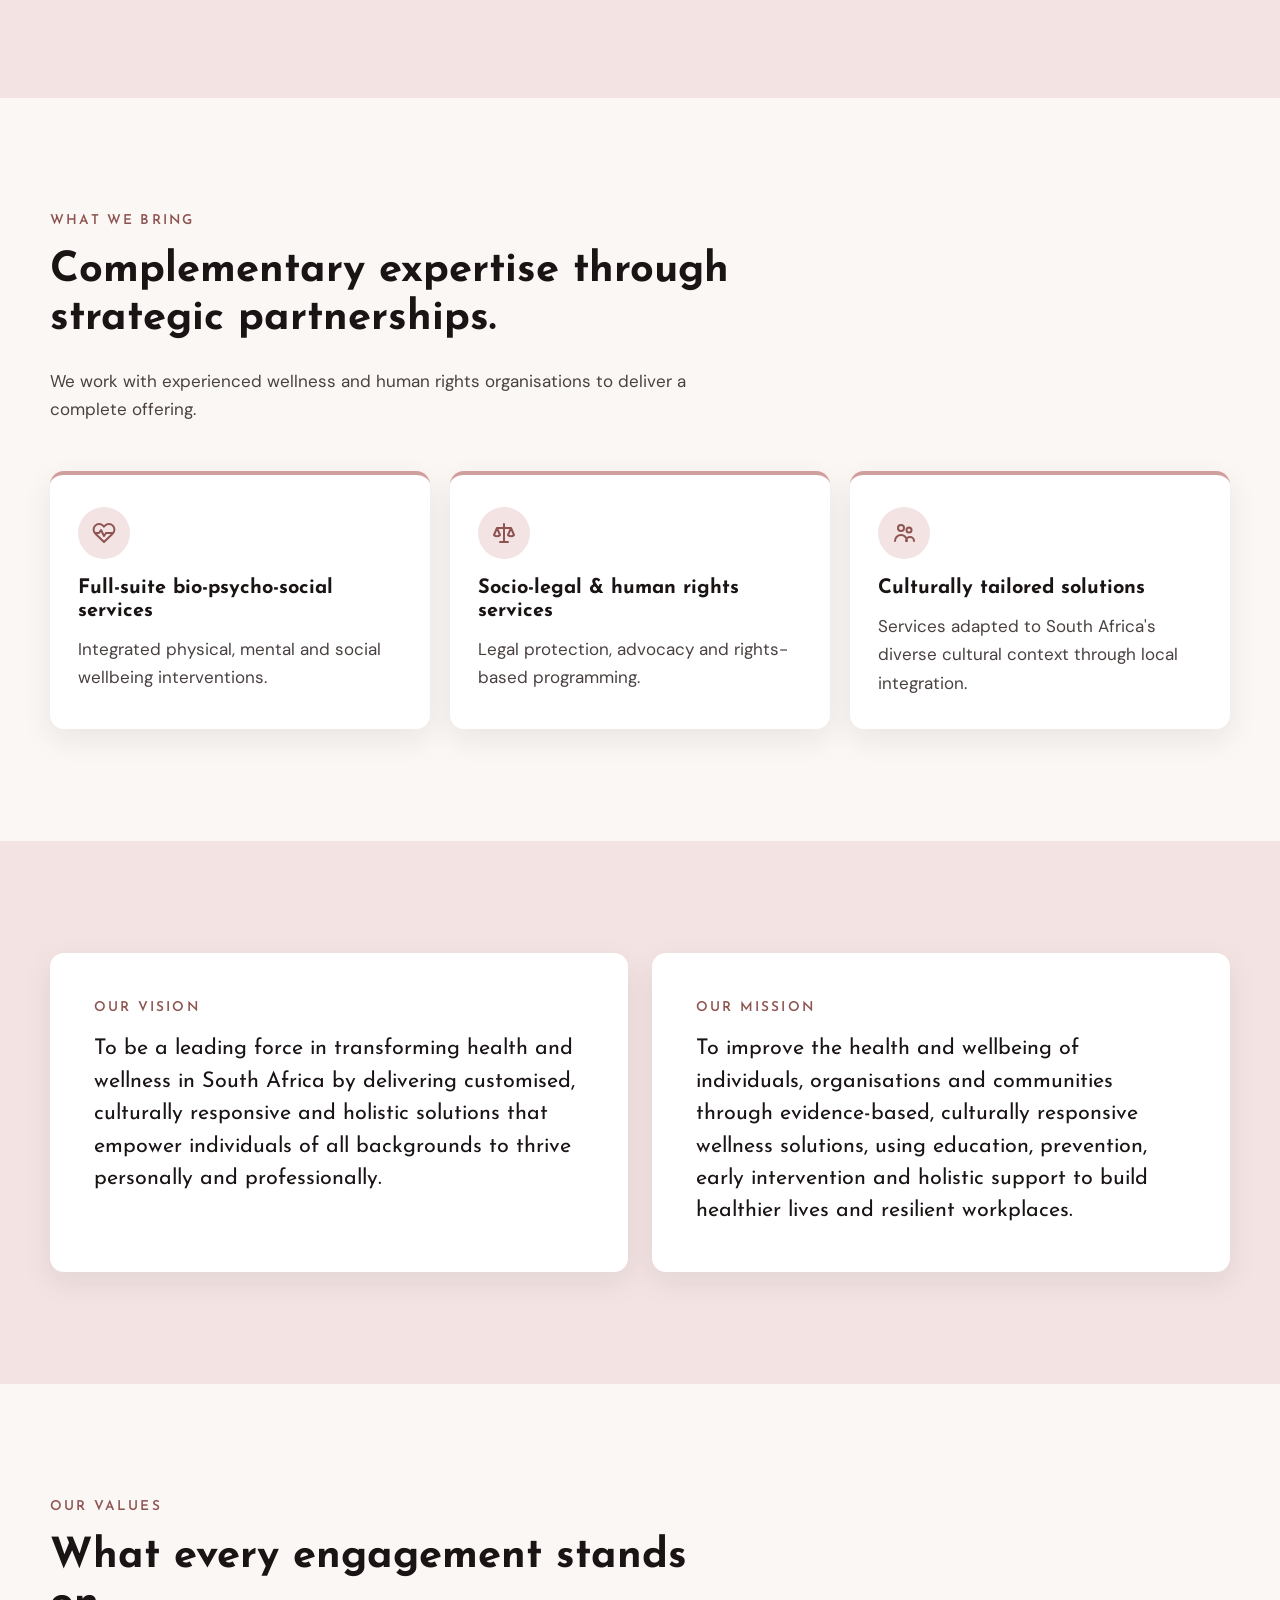
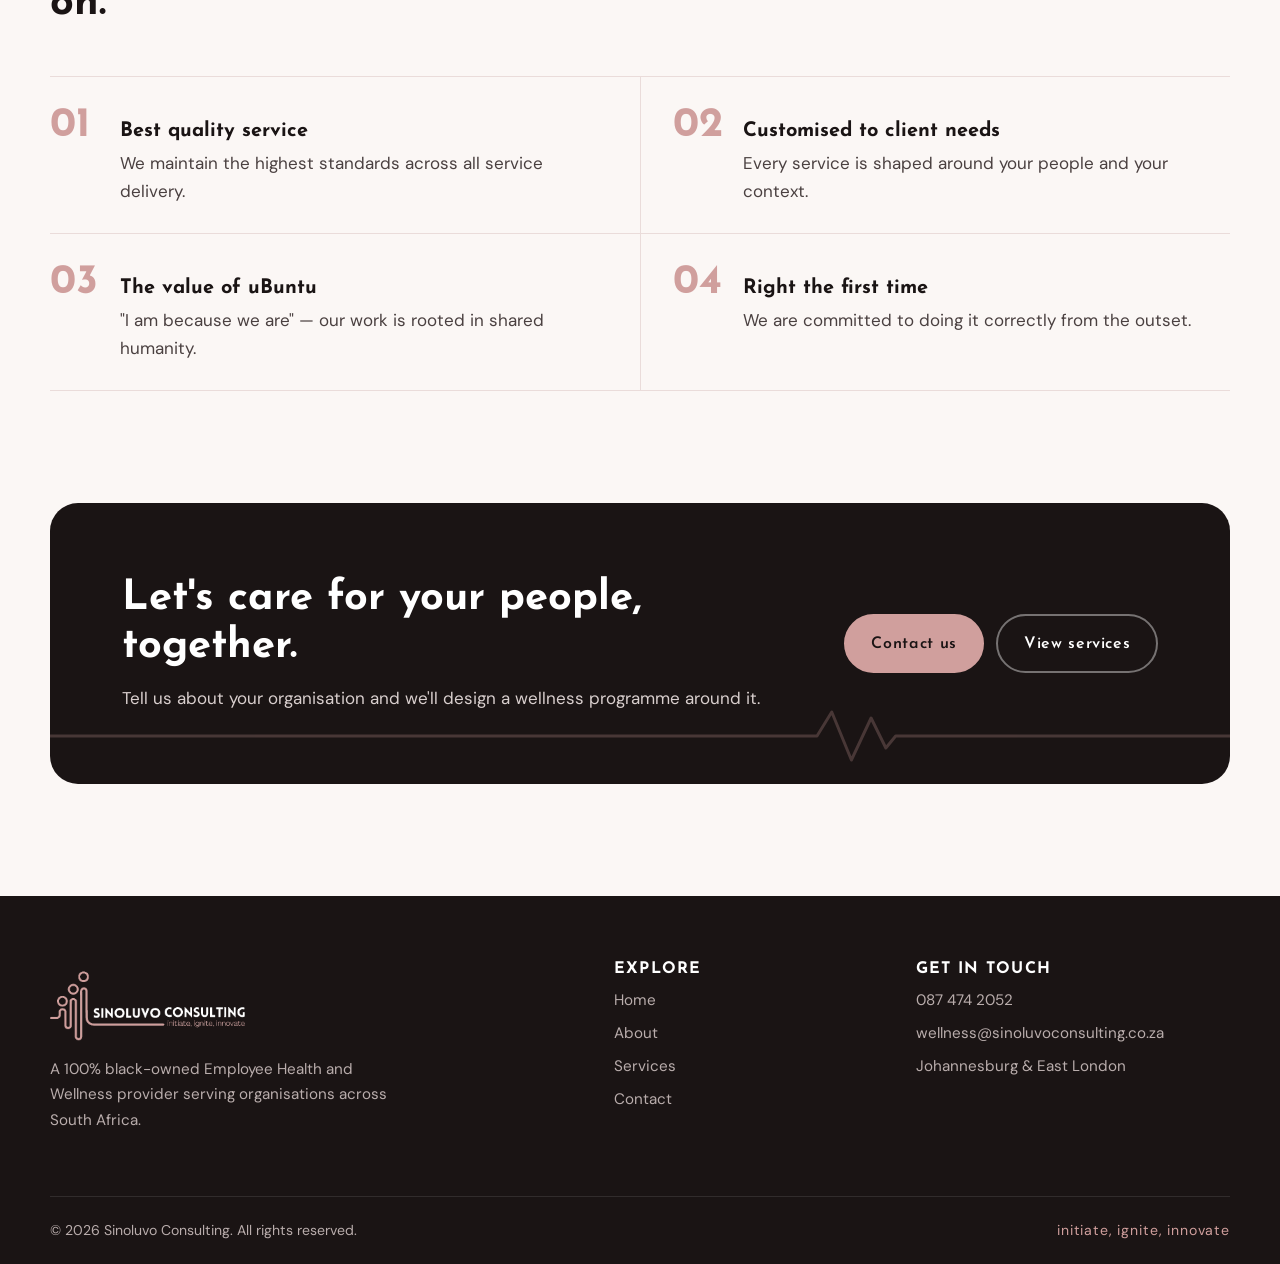
==== commit 38fe73e4: "added transitions in between page switches" ====
--- a/about/index.html
+++ b/about/index.html
@@ -9,7 +9,7 @@
   <link rel="preconnect" href="https://fonts.googleapis.com">
   <link rel="preconnect" href="https://fonts.gstatic.com" crossorigin>
   <link href="https://fonts.googleapis.com/css2?family=Josefin+Sans:wght@400;600;700&family=DM+Sans:opsz,wght@9..40,400;9..40,500;9..40,700&display=swap" rel="stylesheet">
-  <link rel="stylesheet" href="../assets/css/styles.css?v=2">
+  <link rel="stylesheet" href="../assets/css/styles.css?v=3">
 </head>
 <body>
 
@@ -172,6 +172,6 @@
     </div>
   </footer>
 
-  <script src="../assets/js/main.js?v=2"></script>
+  <script src="../assets/js/main.js?v=3"></script>
 </body>
 </html>
--- a/assets/css/styles.css
+++ b/assets/css/styles.css
@@ -1747,3 +1747,231 @@
     max-height: 70vh;
   }
 }
+
+/* ===== Smoother interactions ===== */
+:root {
+  --ease: cubic-bezier(.22, .61, .36, 1);
+  --ease-spring: cubic-bezier(.34, 1.4, .64, 1);
+}
+
+.btn {
+  position: relative;
+  overflow: hidden;
+  isolation: isolate;
+  transition:
+    background 0.35s var(--ease),
+    color 0.35s var(--ease),
+    border-color 0.35s var(--ease),
+    box-shadow 0.35s var(--ease),
+    transform 0.35s var(--ease-spring);
+}
+
+.btn:hover {
+  transform: translateY(-2px);
+  box-shadow: 0 10px 22px rgba(142, 84, 81, 0.22);
+}
+
+.btn:active {
+  transform: translateY(0) scale(0.97);
+  box-shadow: 0 3px 8px rgba(142, 84, 81, 0.18);
+  transition-duration: 0.12s;
+}
+
+/* Soft ripple from the click point (set by main.js) */
+.btn .ripple {
+  position: absolute;
+  z-index: -1;
+  width: 12px;
+  height: 12px;
+  margin: -6px 0 0 -6px;
+  border-radius: 50%;
+  background: currentColor;
+  opacity: 0.25;
+  pointer-events: none;
+  animation: ripple 0.6s var(--ease) forwards;
+}
+
+@keyframes ripple {
+  to {
+    transform: scale(28);
+    opacity: 0;
+  }
+}
+
+.btn:focus-visible,
+.chip-nav a:focus-visible,
+.lb-btn:focus-visible,
+.site-nav a:focus-visible {
+  outline: 2px solid var(--rose);
+  outline-offset: 3px;
+}
+
+.site-nav a:not(.btn)::after {
+  transition: right 0.35s var(--ease);
+}
+
+.service,
+.tile,
+.tile::before,
+.tile h3,
+.tile p,
+.tile-arrow,
+.text-link span {
+  transition-timing-function: var(--ease);
+}
+
+.service:active,
+.tile:active {
+  transform: translateY(-1px) scale(0.99);
+}
+
+.chip-nav a {
+  transition: background 0.3s var(--ease), border-color 0.3s var(--ease), transform 0.3s var(--ease-spring);
+}
+
+.chip-nav a:hover {
+  transform: translateY(-1px);
+}
+
+.chip-nav a:active {
+  transform: scale(0.96);
+}
+
+.lb-btn {
+  transition: background 0.3s var(--ease), color 0.3s var(--ease), transform 0.3s var(--ease-spring);
+}
+
+.lb-btn:active {
+  transform: scale(0.92);
+}
+
+.lb-figure img {
+  transition: opacity 0.25s var(--ease);
+}
+
+.lb-figure img.swap {
+  opacity: 0;
+}
+
+/* Burger morphs into a cross */
+.nav-toggle span {
+  transition: transform 0.35s var(--ease), opacity 0.2s var(--ease);
+}
+
+.nav-toggle[aria-expanded="true"] span:nth-child(1) {
+  transform: translateY(7px) rotate(45deg);
+}
+
+.nav-toggle[aria-expanded="true"] span:nth-child(2) {
+  opacity: 0;
+}
+
+.nav-toggle[aria-expanded="true"] span:nth-child(3) {
+  transform: translateY(-7px) rotate(-45deg);
+}
+
+/* Mobile menu slides down instead of snapping open */
+@media (max-width: 860px) {
+  .site-nav {
+    display: flex;
+    visibility: hidden;
+    opacity: 0;
+    transform: translateY(-10px);
+    transition: opacity 0.3s var(--ease), transform 0.35s var(--ease), visibility 0s 0.35s;
+  }
+
+  .site-nav.open {
+    visibility: visible;
+    opacity: 1;
+    transform: none;
+    transition: opacity 0.3s var(--ease), transform 0.35s var(--ease), visibility 0s;
+  }
+
+  .site-nav a:not(.btn) {
+    transition: padding-left 0.3s var(--ease), color 0.3s var(--ease);
+  }
+
+  .site-nav a:not(.btn):hover {
+    padding-left: 8px;
+    color: var(--rose-deep);
+  }
+}
+
+/* ===== Page transitions ===== */
+/* Browsers with cross-document view transitions animate natively; the header stays put */
+@view-transition {
+  navigation: auto;
+}
+
+.site-header {
+  view-transition-name: site-header;
+}
+
+::view-transition-old(root) {
+  animation: page-out 0.28s var(--ease) both;
+}
+
+::view-transition-new(root) {
+  animation: page-in 0.5s 0.08s var(--ease) both;
+}
+
+@keyframes page-out {
+  to {
+    opacity: 0;
+    transform: translateY(-14px);
+  }
+}
+
+@keyframes page-in {
+  from {
+    opacity: 0;
+    transform: translateY(18px);
+  }
+}
+
+/* Fallback for other browsers (main.js adds .no-vt) */
+.no-vt main,
+.no-vt .site-footer {
+  animation: page-in 0.5s var(--ease) both;
+}
+
+.no-vt.page-leaving main,
+.no-vt.page-leaving .site-footer {
+  animation: page-out 0.25s var(--ease) both;
+}
+
+/* Thin rose bar that sweeps across while the next page loads */
+.page-progress {
+  position: fixed;
+  top: 0;
+  left: 0;
+  right: 0;
+  height: 3px;
+  z-index: 200;
+  background: linear-gradient(90deg, var(--rose), var(--rose-deep));
+  transform: scaleX(0);
+  transform-origin: left;
+  pointer-events: none;
+}
+
+.page-leaving .page-progress {
+  transition: transform 1.2s var(--ease);
+  transform: scaleX(0.85);
+}
+
+@media (prefers-reduced-motion: reduce) {
+  @view-transition {
+    navigation: none;
+  }
+
+  .no-vt main,
+  .no-vt .site-footer,
+  .btn .ripple {
+    animation: none !important;
+  }
+
+  .site-nav,
+  .site-nav.open {
+    transition: none;
+  }
+}
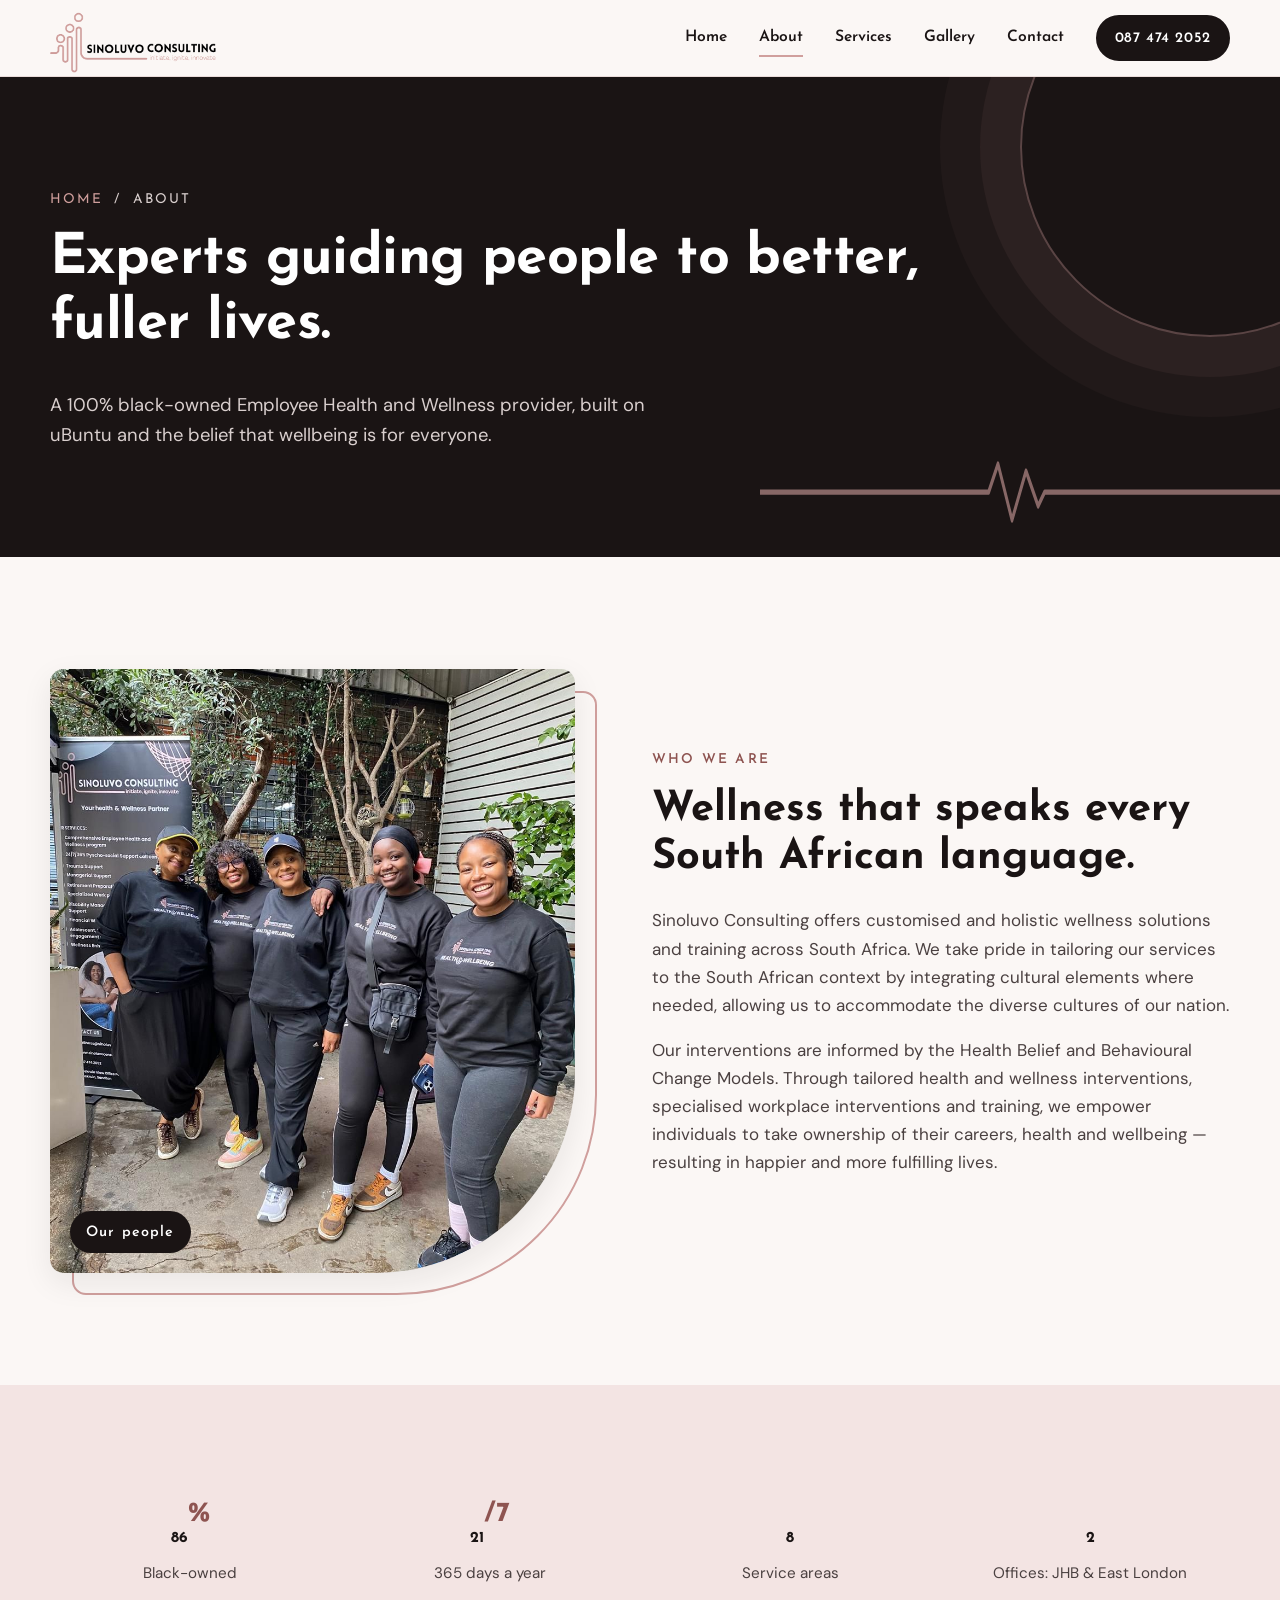
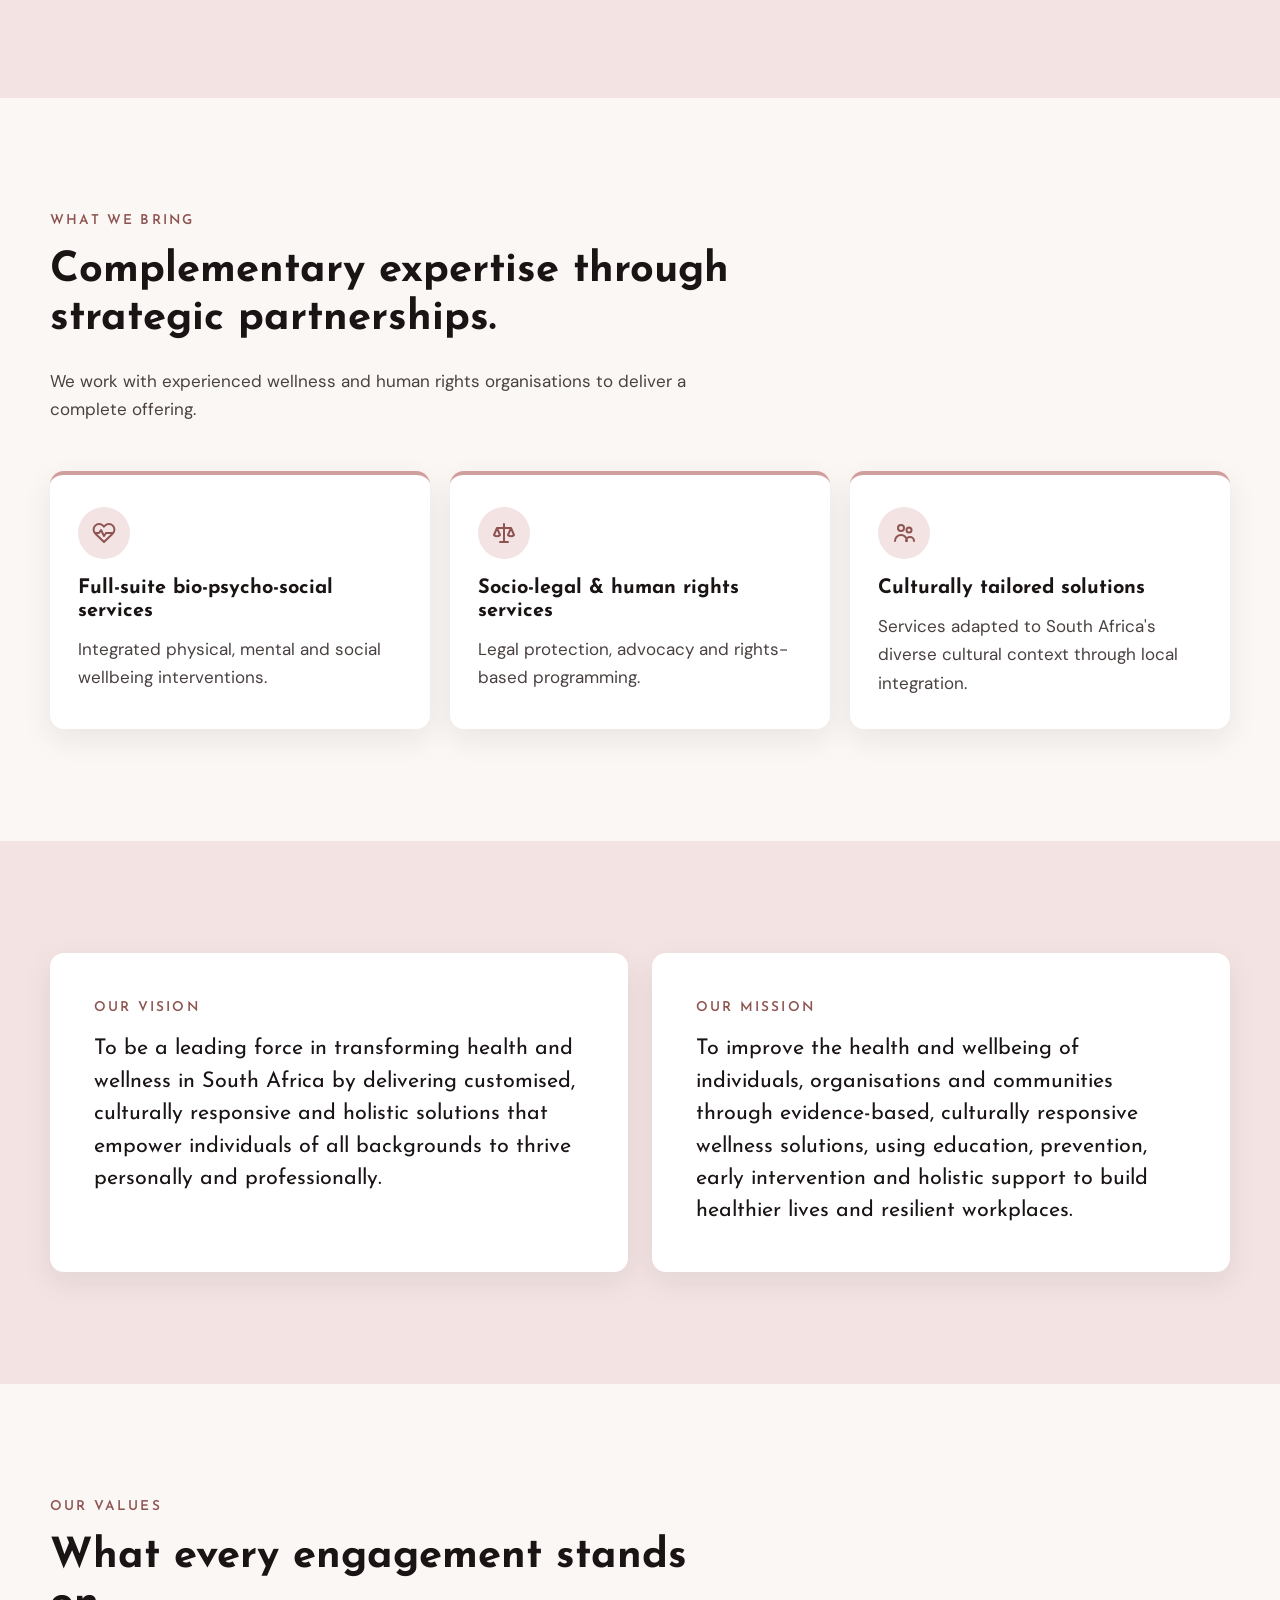
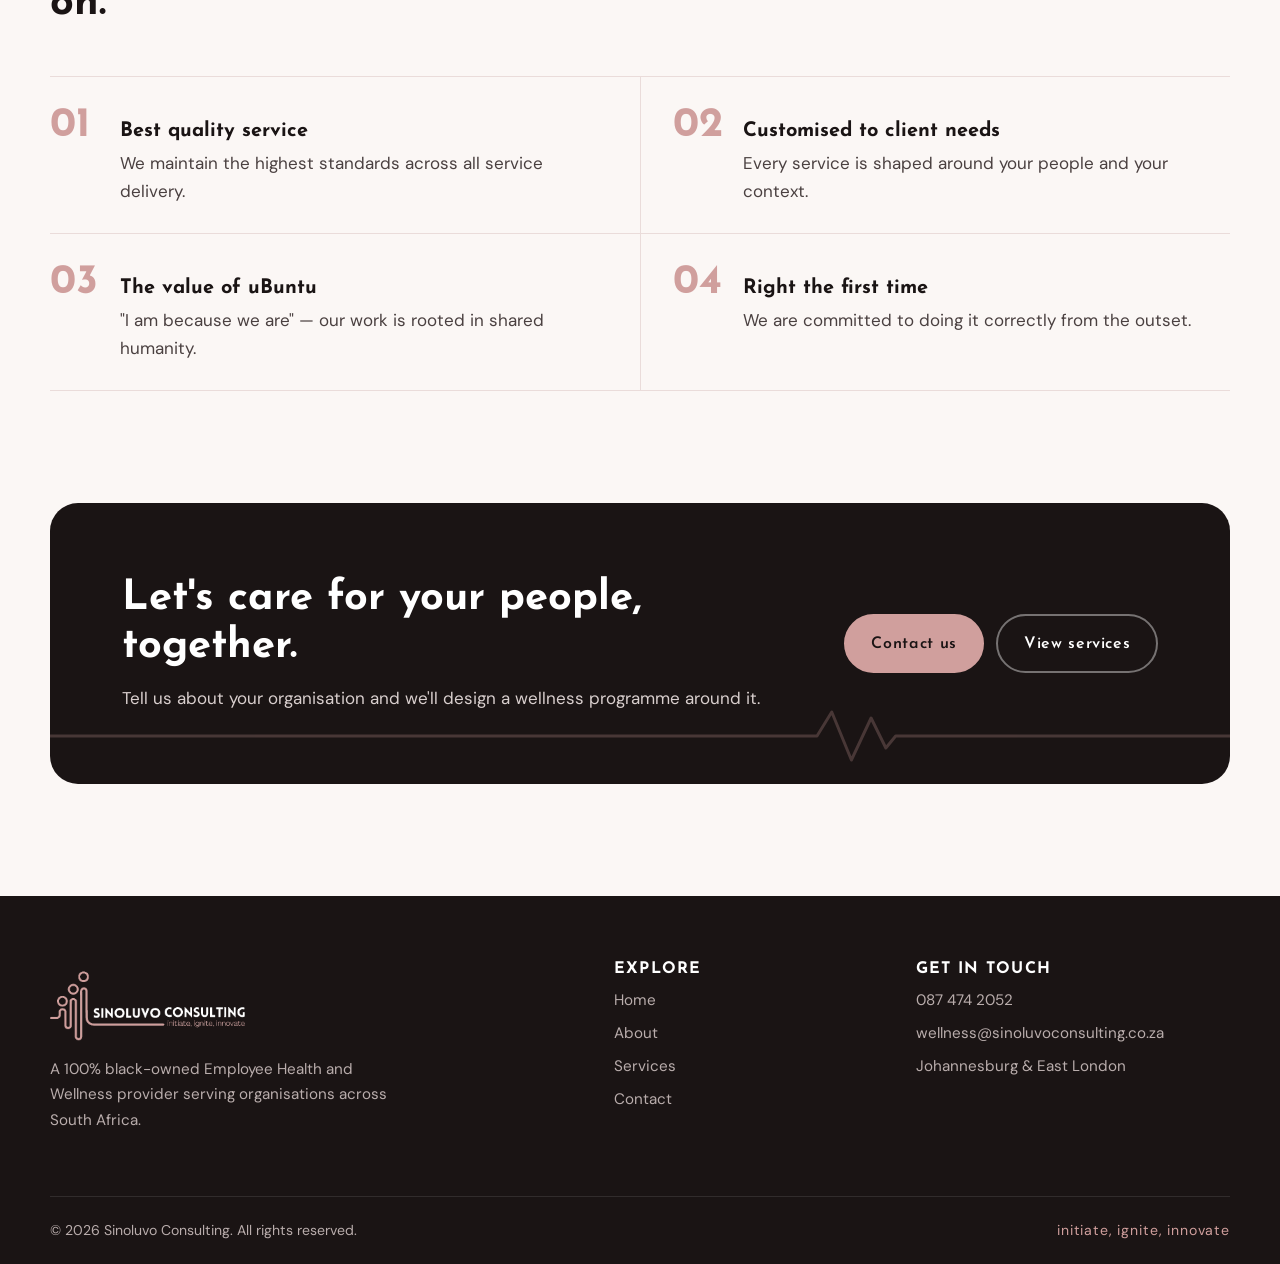
==== commit 2d4a56dc: "slowed down animation" ====
--- a/about/index.html
+++ b/about/index.html
@@ -9,9 +9,21 @@
   <link rel="preconnect" href="https://fonts.googleapis.com">
   <link rel="preconnect" href="https://fonts.gstatic.com" crossorigin>
   <link href="https://fonts.googleapis.com/css2?family=Josefin+Sans:wght@400;600;700&family=DM+Sans:opsz,wght@9..40,400;9..40,500;9..40,700&display=swap" rel="stylesheet">
-  <link rel="stylesheet" href="../assets/css/styles.css?v=3">
+  <link rel="stylesheet" href="../assets/css/styles.css?v=5">
+  <script>try{if(sessionStorage.getItem('pt'))document.documentElement.classList.add('pt-arrive')}catch(e){}</script>
 </head>
 <body>
+  <div class="page-loader" aria-hidden="true">
+    <div class="pt-logo">
+      <svg viewBox="0 0 572 234">
+        <path class="pt-line" pathLength="1" d="M2 166.5 H21 Q30 166.5 30 157.5 V149 A6.5 6.5 0 0 1 43 149 V188 A8.5 8.5 0 0 0 60 188 V118.5 A7.5 7.5 0 0 1 75 118.5 V221 A7.5 7.5 0 0 0 90 221 V89.5 A7.5 7.5 0 0 1 105 89.5 V171 A15 15 0 0 0 120 186 H325"/>
+        <circle class="pt-head" cx="35.7" cy="119" r="11.5"/>
+        <circle class="pt-head" cx="66" cy="85" r="11.5" style="--i:1"/>
+        <circle class="pt-head" cx="96" cy="48.3" r="11.5" style="--i:2"/>
+      </svg>
+      <img class="pt-text" src="../assets/img/logo-text.png" alt="" width="572" height="234">
+    </div>
+  </div>
 
   <header class="site-header">
     <div class="container header-inner">
@@ -172,6 +184,6 @@
     </div>
   </footer>
 
-  <script src="../assets/js/main.js?v=3"></script>
+  <script src="../assets/js/main.js?v=5"></script>
 </body>
 </html>
--- a/assets/css/styles.css
+++ b/assets/css/styles.css
@@ -1898,74 +1898,147 @@
 }
 
 /* ===== Page transitions ===== */
-/* Browsers with cross-document view transitions animate natively; the header stays put */
-@view-transition {
-  navigation: auto;
-}
-
-.site-header {
-  view-transition-name: site-header;
-}
-
-::view-transition-old(root) {
-  animation: page-out 0.28s var(--ease) both;
-}
-
-::view-transition-new(root) {
-  animation: page-in 0.5s 0.08s var(--ease) both;
-}
-
-@keyframes page-out {
+/* On link click the page fades to cream and the logo builds itself: its heartbeat line draws,
+   the three heads pop on, then the name wipes in. The next page opens on the full logo,
+   which lifts away once the page has loaded (see main.js) */
+.page-loader {
+  position: fixed;
+  inset: 0;
+  z-index: 300;
+  display: grid;
+  place-items: center;
+  background: var(--cream);
+  opacity: 0;
+  visibility: hidden;
+  pointer-events: none;
+  transition: opacity 0.4s var(--ease), visibility 0s 0.4s;
+}
+
+.pt-logo {
+  position: relative;
+  width: min(480px, 84vw);
+  aspect-ratio: 572 / 234;
+}
+
+.pt-logo svg,
+.pt-text {
+  position: absolute;
+  inset: 0;
+  width: 100%;
+  height: 100%;
+  overflow: visible;
+}
+
+.pt-line,
+.pt-head {
+  fill: none;
+  stroke: var(--rose);
+  stroke-width: 6;
+  stroke-linecap: round;
+  stroke-linejoin: round;
+}
+
+.pt-line {
+  stroke-dasharray: 1;
+  stroke-dashoffset: 1;
+}
+
+.pt-head {
+  transform-box: fill-box;
+  transform-origin: center;
+  transform: scale(0);
+  opacity: 0;
+}
+
+.pt-text {
+  clip-path: inset(0 100% 0 0);
+}
+
+/* Leaving */
+.pt-leave .page-loader,
+.pt-arrive .page-loader {
+  opacity: 1;
+  visibility: visible;
+  pointer-events: auto;
+  transition: opacity 0.4s var(--ease), visibility 0s;
+}
+
+.pt-leave .pt-line {
+  animation: pt-draw 1.3s 0.35s cubic-bezier(.55, .1, .35, 1) forwards;
+}
+
+.pt-leave .pt-head {
+  animation: pt-pop 0.55s calc(0.75s + var(--i, 0) * 0.18s) var(--ease-spring) forwards;
+}
+
+.pt-leave .pt-text {
+  animation: pt-wipe 0.8s 1.45s var(--ease) forwards;
+}
+
+.pt-leave .pt-logo {
+  animation: pt-beat 0.45s 2.25s var(--ease);
+}
+
+/* Arriving: the full logo is already there, then lifts away with the cream */
+.pt-arrive .page-loader {
+  transition: none;
+}
+
+.pt-arrive .pt-line {
+  stroke-dashoffset: 0;
+}
+
+.pt-arrive .pt-head {
+  transform: none;
+  opacity: 1;
+}
+
+.pt-arrive .pt-text {
+  clip-path: inset(0);
+}
+
+.pt-arrive.pt-reveal .page-loader {
+  opacity: 0;
+  transition: opacity 0.55s 0.3s var(--ease);
+}
+
+.pt-arrive.pt-reveal .pt-logo {
+  animation: pt-lift 0.6s var(--ease) forwards;
+}
+
+@keyframes pt-draw {
+  to {
+    stroke-dashoffset: 0;
+  }
+}
+
+@keyframes pt-pop {
+  to {
+    transform: none;
+    opacity: 1;
+  }
+}
+
+@keyframes pt-wipe {
+  to {
+    clip-path: inset(0);
+  }
+}
+
+@keyframes pt-beat {
+  50% {
+    transform: scale(1.05);
+  }
+}
+
+@keyframes pt-lift {
   to {
     opacity: 0;
-    transform: translateY(-14px);
-  }
-}
-
-@keyframes page-in {
-  from {
-    opacity: 0;
-    transform: translateY(18px);
-  }
-}
-
-/* Fallback for other browsers (main.js adds .no-vt) */
-.no-vt main,
-.no-vt .site-footer {
-  animation: page-in 0.5s var(--ease) both;
-}
-
-.no-vt.page-leaving main,
-.no-vt.page-leaving .site-footer {
-  animation: page-out 0.25s var(--ease) both;
-}
-
-/* Thin rose bar that sweeps across while the next page loads */
-.page-progress {
-  position: fixed;
-  top: 0;
-  left: 0;
-  right: 0;
-  height: 3px;
-  z-index: 200;
-  background: linear-gradient(90deg, var(--rose), var(--rose-deep));
-  transform: scaleX(0);
-  transform-origin: left;
-  pointer-events: none;
-}
-
-.page-leaving .page-progress {
-  transition: transform 1.2s var(--ease);
-  transform: scaleX(0.85);
+    transform: translateY(-16px) scale(0.97);
+  }
 }
 
 @media (prefers-reduced-motion: reduce) {
-  @view-transition {
-    navigation: none;
-  }
-
-  .no-vt main,
-  .no-vt .site-footer,
   .btn .ripple {
     animation: none !important;
   }
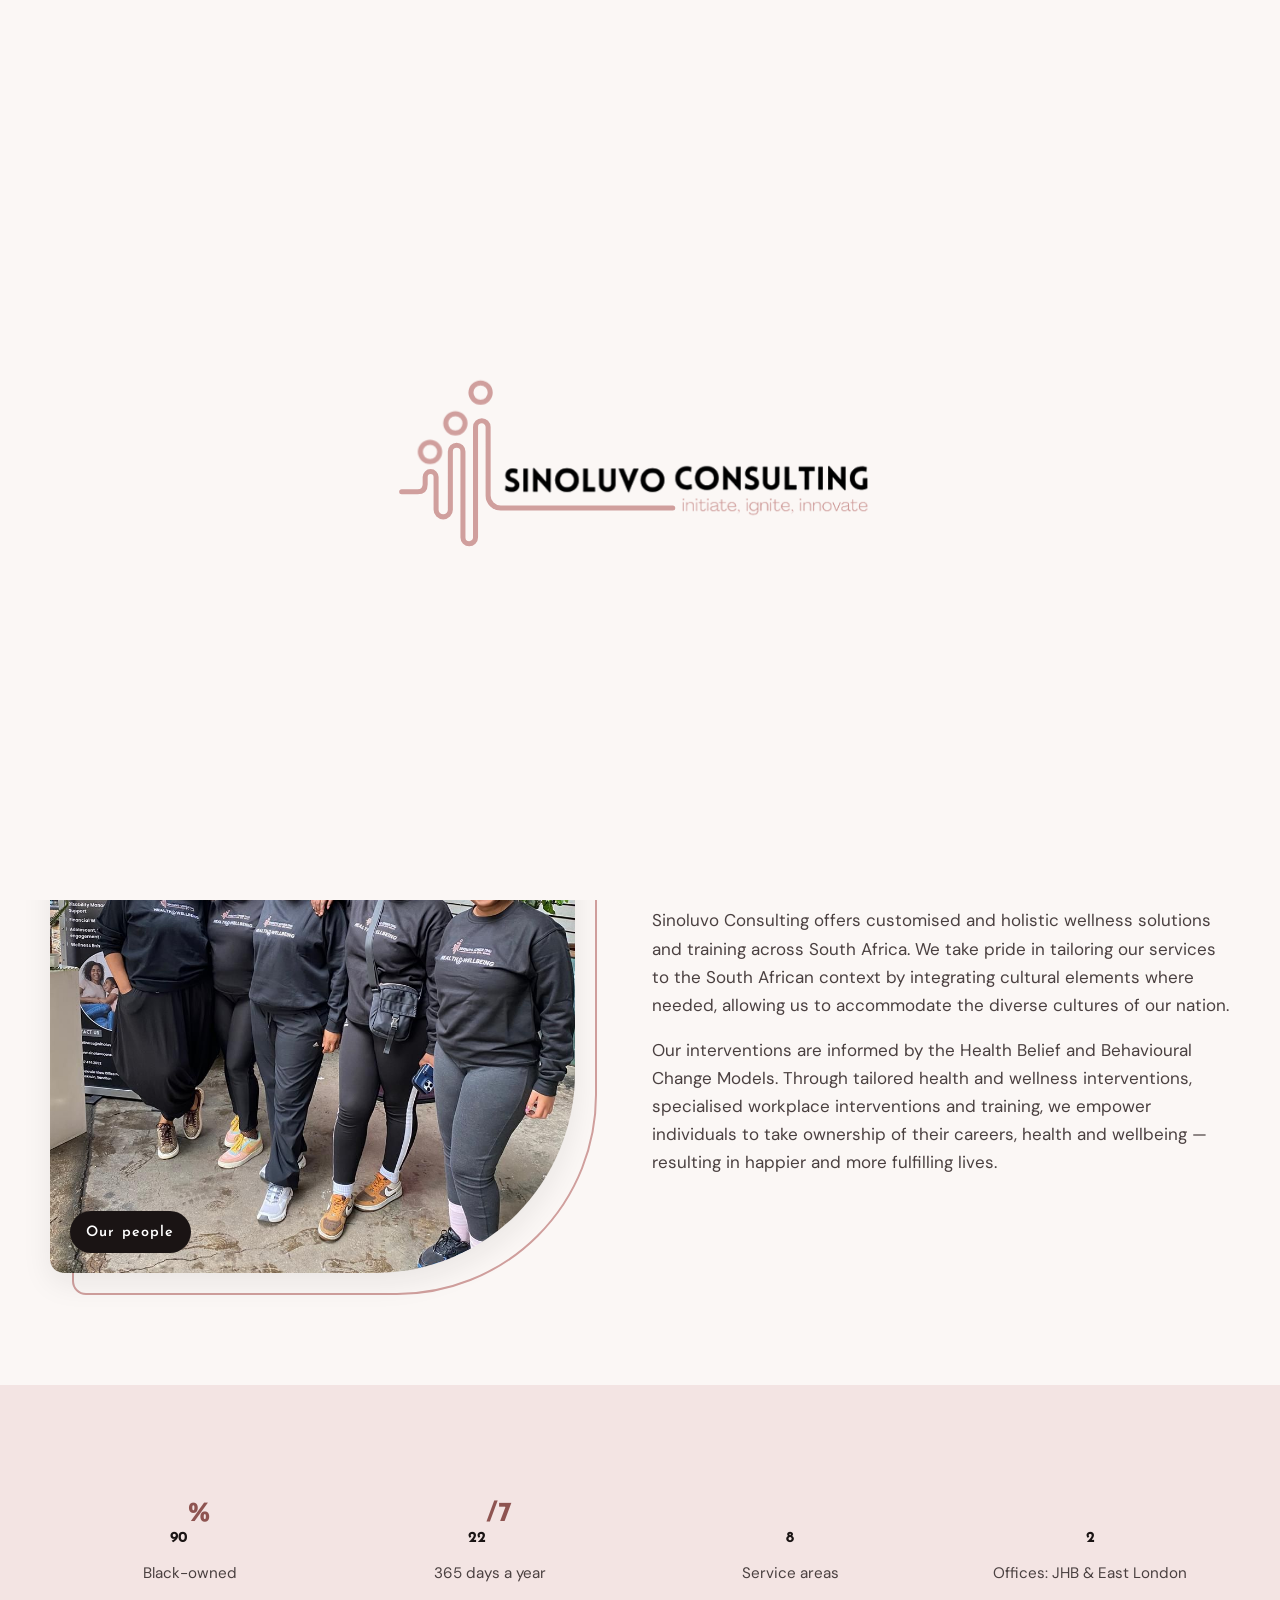
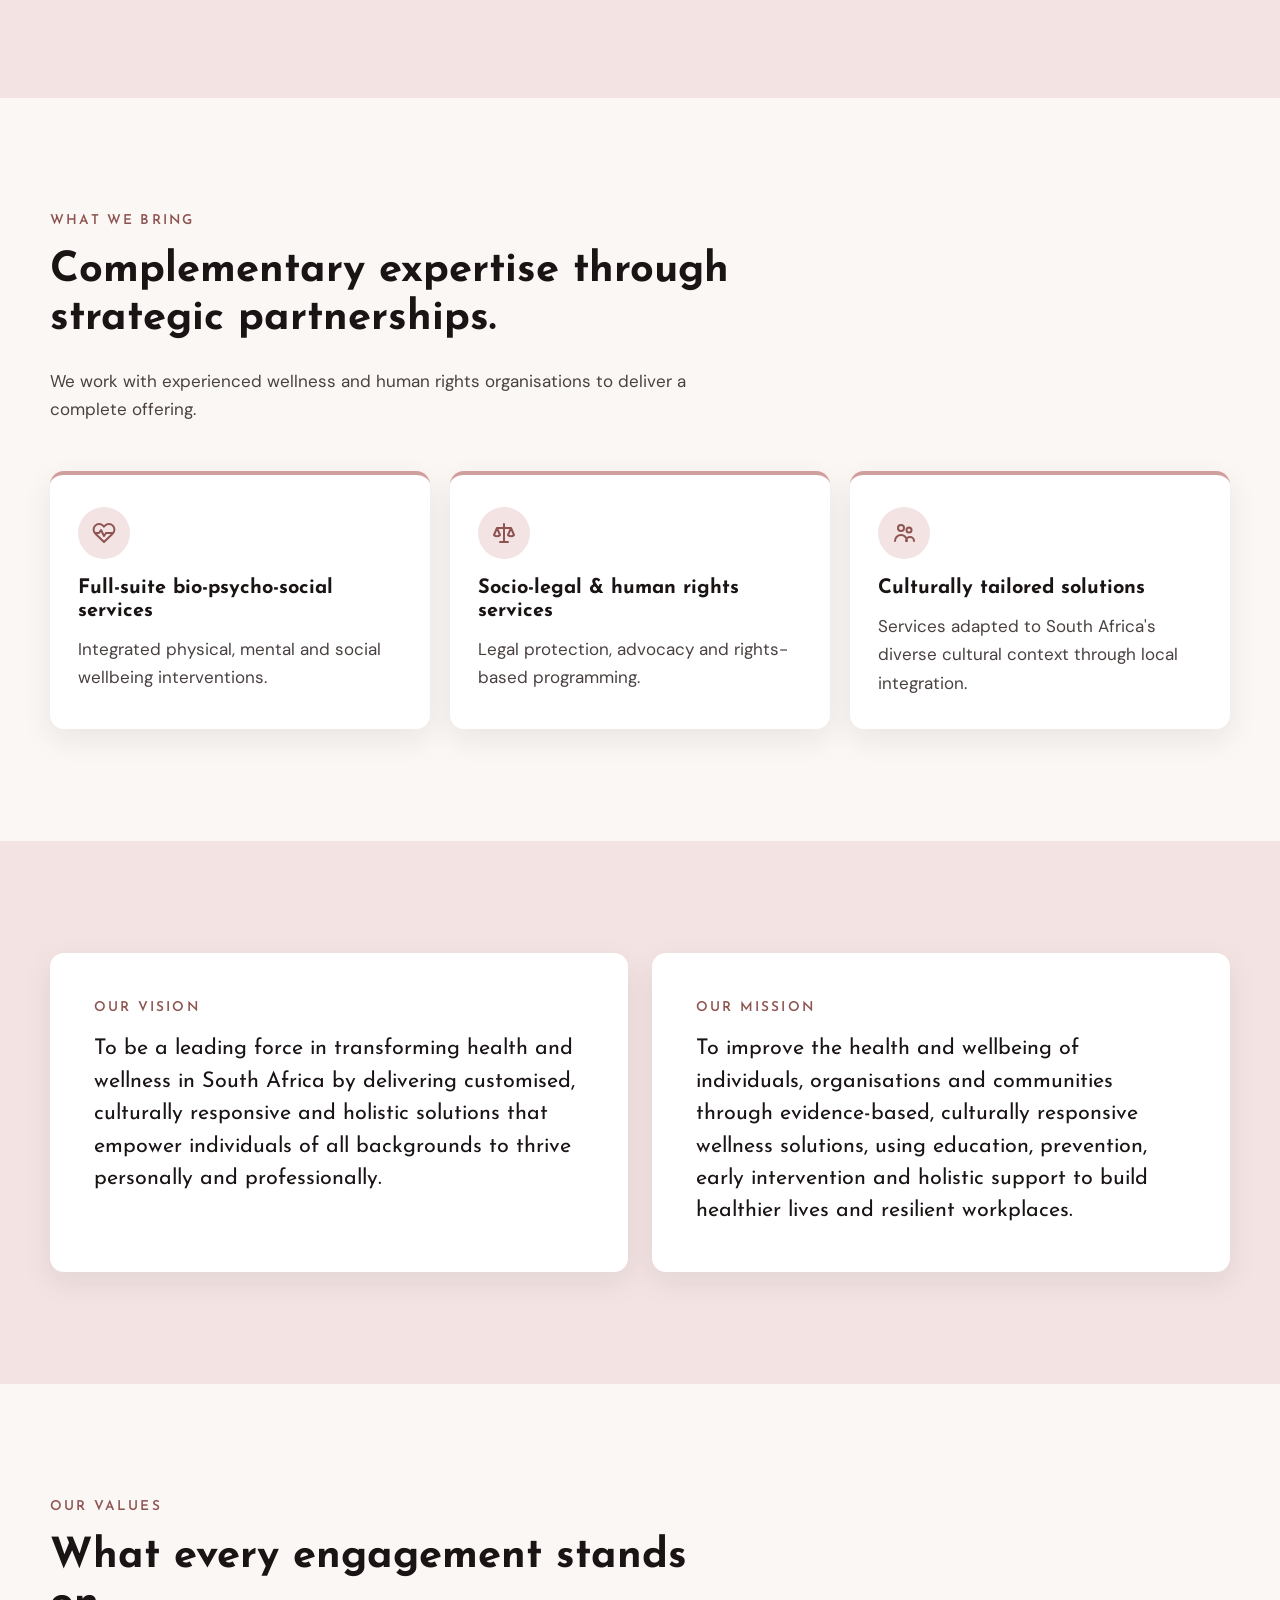
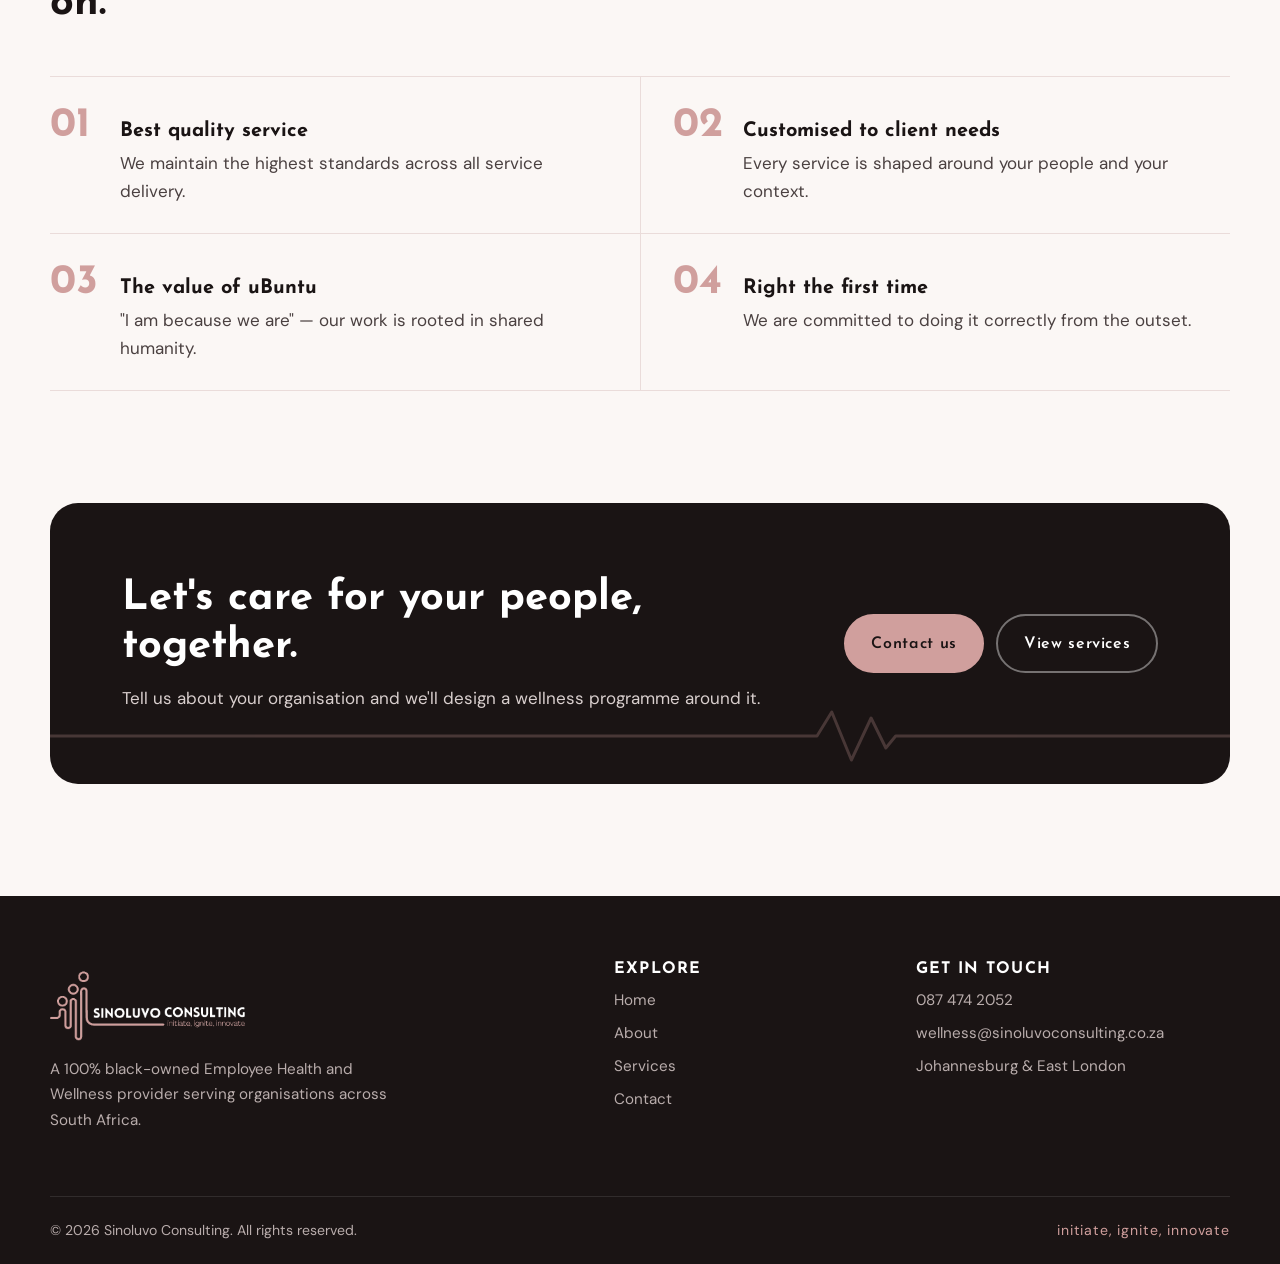
==== commit 67cb71a8: "loaded animation on page start only" ====
--- a/about/index.html
+++ b/about/index.html
@@ -9,8 +9,8 @@
   <link rel="preconnect" href="https://fonts.googleapis.com">
   <link rel="preconnect" href="https://fonts.gstatic.com" crossorigin>
   <link href="https://fonts.googleapis.com/css2?family=Josefin+Sans:wght@400;600;700&family=DM+Sans:opsz,wght@9..40,400;9..40,500;9..40,700&display=swap" rel="stylesheet">
-  <link rel="stylesheet" href="../assets/css/styles.css?v=5">
-  <script>try{if(sessionStorage.getItem('pt'))document.documentElement.classList.add('pt-arrive')}catch(e){}</script>
+  <link rel="stylesheet" href="../assets/css/styles.css?v=6">
+  <script>try{var s=sessionStorage,c=document.documentElement.classList;if(!s.getItem('seen'))c.add('pt-intro');else if(s.getItem('pt'))c.add('pt-arrive')}catch(e){}</script>
 </head>
 <body>
   <div class="page-loader" aria-hidden="true">
@@ -184,6 +184,6 @@
     </div>
   </footer>
 
-  <script src="../assets/js/main.js?v=5"></script>
+  <script src="../assets/js/main.js?v=6"></script>
 </body>
 </html>
--- a/assets/css/styles.css
+++ b/assets/css/styles.css
@@ -1898,9 +1898,9 @@
 }
 
 /* ===== Page transitions ===== */
-/* On link click the page fades to cream and the logo builds itself: its heartbeat line draws,
-   the three heads pop on, then the name wipes in. The next page opens on the full logo,
-   which lifts away once the page has loaded (see main.js) */
+/* First page of a visit: the page opens on cream while the logo builds itself (its heartbeat
+   line draws, the heads pop on, the name wipes in), then it lifts away.
+   After that, switching pages is a quick fade through cream (see main.js) */
 .page-loader {
   position: fixed;
   inset: 0;
@@ -1911,13 +1911,44 @@
   opacity: 0;
   visibility: hidden;
   pointer-events: none;
-  transition: opacity 0.4s var(--ease), visibility 0s 0.4s;
-}
-
+  transition: opacity 0.35s var(--ease), visibility 0s 0.35s;
+}
+
+.pt-intro .page-loader,
+.pt-leave .page-loader,
+.pt-arrive .page-loader {
+  opacity: 1;
+  visibility: visible;
+  pointer-events: auto;
+  transition: opacity 0.35s var(--ease), visibility 0s;
+}
+
+/* Arriving pages start covered, so no transition in */
+.pt-intro .page-loader,
+.pt-arrive .page-loader {
+  transition: none;
+}
+
+.pt-intro.pt-reveal .page-loader,
+.pt-arrive.pt-reveal .page-loader {
+  opacity: 0;
+  transition: opacity 0.5s var(--ease);
+}
+
+.pt-intro.pt-reveal .page-loader {
+  transition-delay: 0.3s;
+}
+
+/* Logo intro */
 .pt-logo {
+  display: none;
   position: relative;
   width: min(480px, 84vw);
   aspect-ratio: 572 / 234;
+}
+
+.pt-intro .pt-logo {
+  display: block;
 }
 
 .pt-logo svg,
@@ -1941,6 +1972,7 @@
 .pt-line {
   stroke-dasharray: 1;
   stroke-dashoffset: 1;
+  animation: pt-draw 1.3s 0.2s cubic-bezier(.55, .1, .35, 1) forwards;
 }
 
 .pt-head {
@@ -1948,61 +1980,19 @@
   transform-origin: center;
   transform: scale(0);
   opacity: 0;
+  animation: pt-pop 0.55s calc(0.6s + var(--i, 0) * 0.18s) var(--ease-spring) forwards;
 }
 
 .pt-text {
   clip-path: inset(0 100% 0 0);
-}
-
-/* Leaving */
-.pt-leave .page-loader,
-.pt-arrive .page-loader {
-  opacity: 1;
-  visibility: visible;
-  pointer-events: auto;
-  transition: opacity 0.4s var(--ease), visibility 0s;
-}
-
-.pt-leave .pt-line {
-  animation: pt-draw 1.3s 0.35s cubic-bezier(.55, .1, .35, 1) forwards;
-}
-
-.pt-leave .pt-head {
-  animation: pt-pop 0.55s calc(0.75s + var(--i, 0) * 0.18s) var(--ease-spring) forwards;
-}
-
-.pt-leave .pt-text {
-  animation: pt-wipe 0.8s 1.45s var(--ease) forwards;
-}
-
-.pt-leave .pt-logo {
-  animation: pt-beat 0.45s 2.25s var(--ease);
-}
-
-/* Arriving: the full logo is already there, then lifts away with the cream */
-.pt-arrive .page-loader {
-  transition: none;
-}
-
-.pt-arrive .pt-line {
-  stroke-dashoffset: 0;
-}
-
-.pt-arrive .pt-head {
-  transform: none;
-  opacity: 1;
-}
-
-.pt-arrive .pt-text {
-  clip-path: inset(0);
-}
-
-.pt-arrive.pt-reveal .page-loader {
-  opacity: 0;
-  transition: opacity 0.55s 0.3s var(--ease);
-}
-
-.pt-arrive.pt-reveal .pt-logo {
+  animation: pt-wipe 0.8s 1.3s var(--ease) forwards;
+}
+
+.pt-intro .pt-logo {
+  animation: pt-beat 0.45s 2.1s var(--ease);
+}
+
+.pt-intro.pt-reveal .pt-logo {
   animation: pt-lift 0.6s var(--ease) forwards;
 }
 
@@ -2039,6 +2029,10 @@
 }
 
 @media (prefers-reduced-motion: reduce) {
+  .page-loader {
+    display: none;
+  }
+
   .btn .ripple {
     animation: none !important;
   }
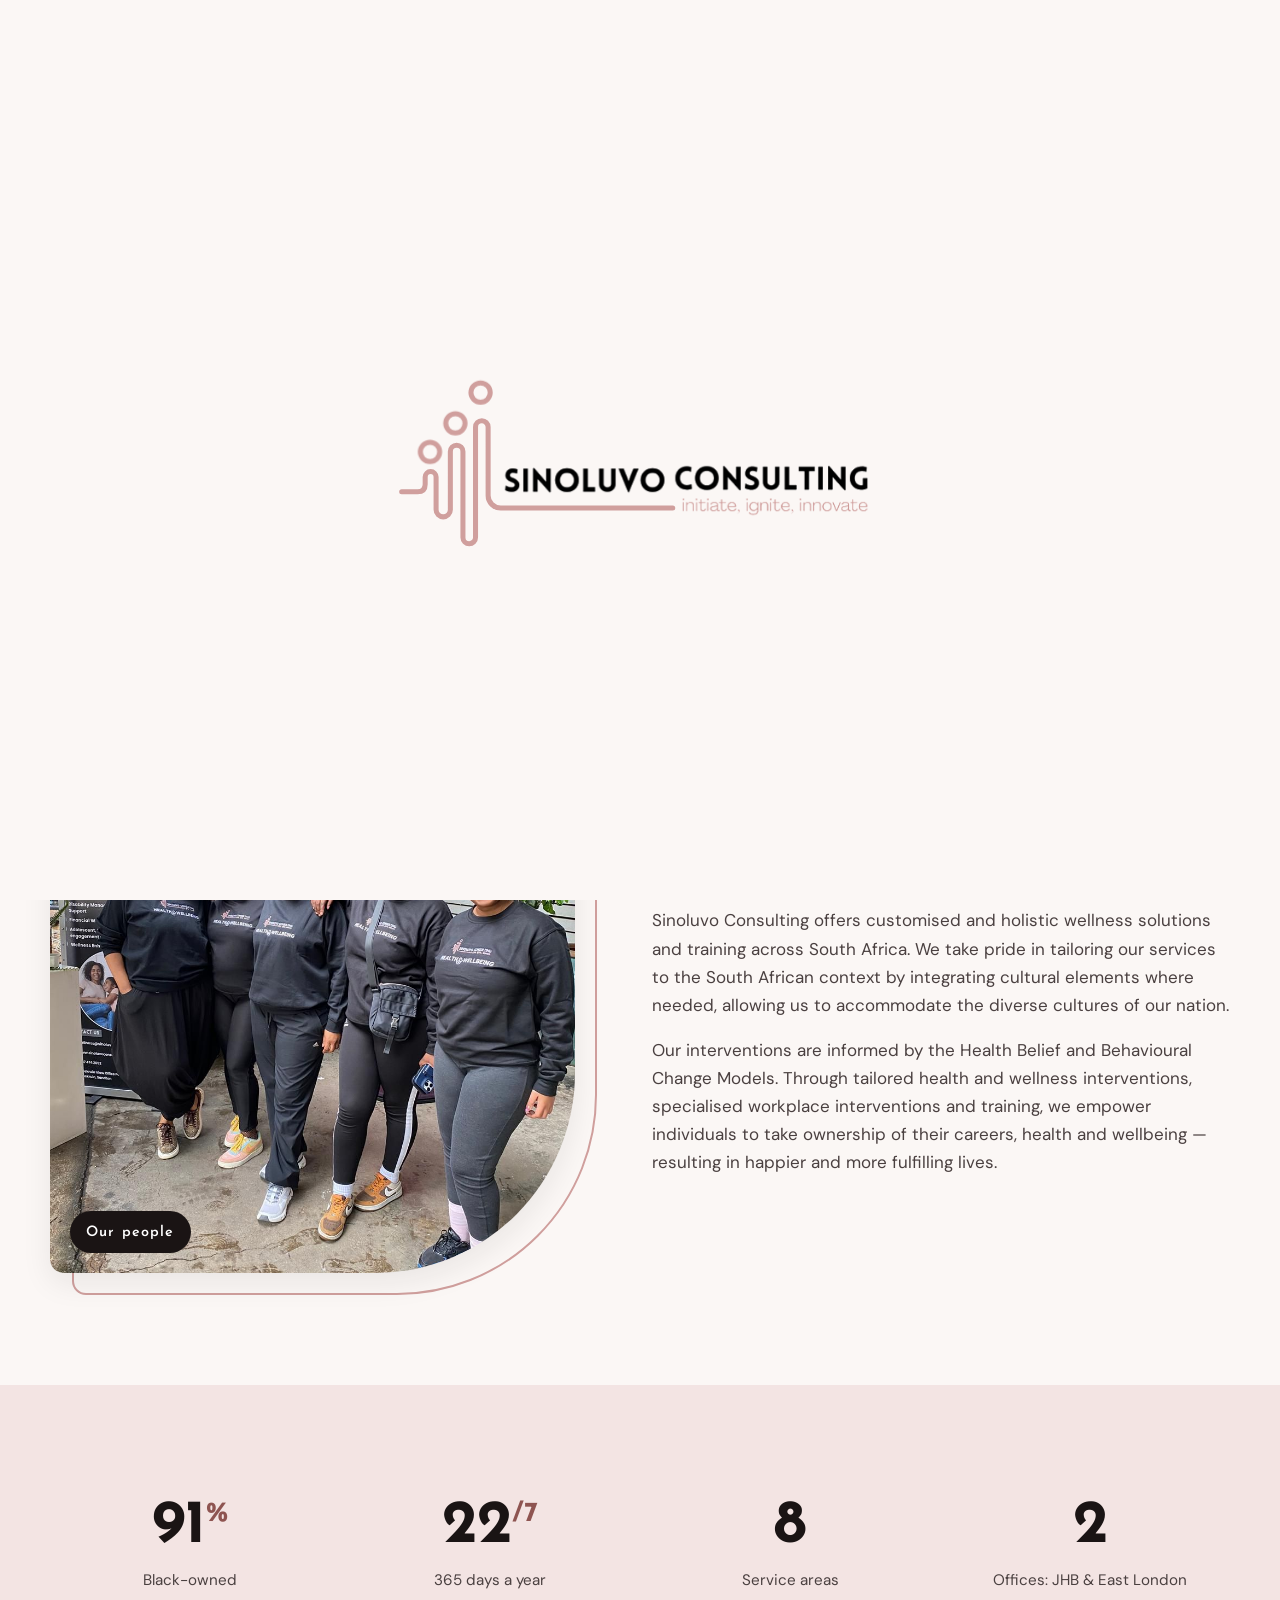
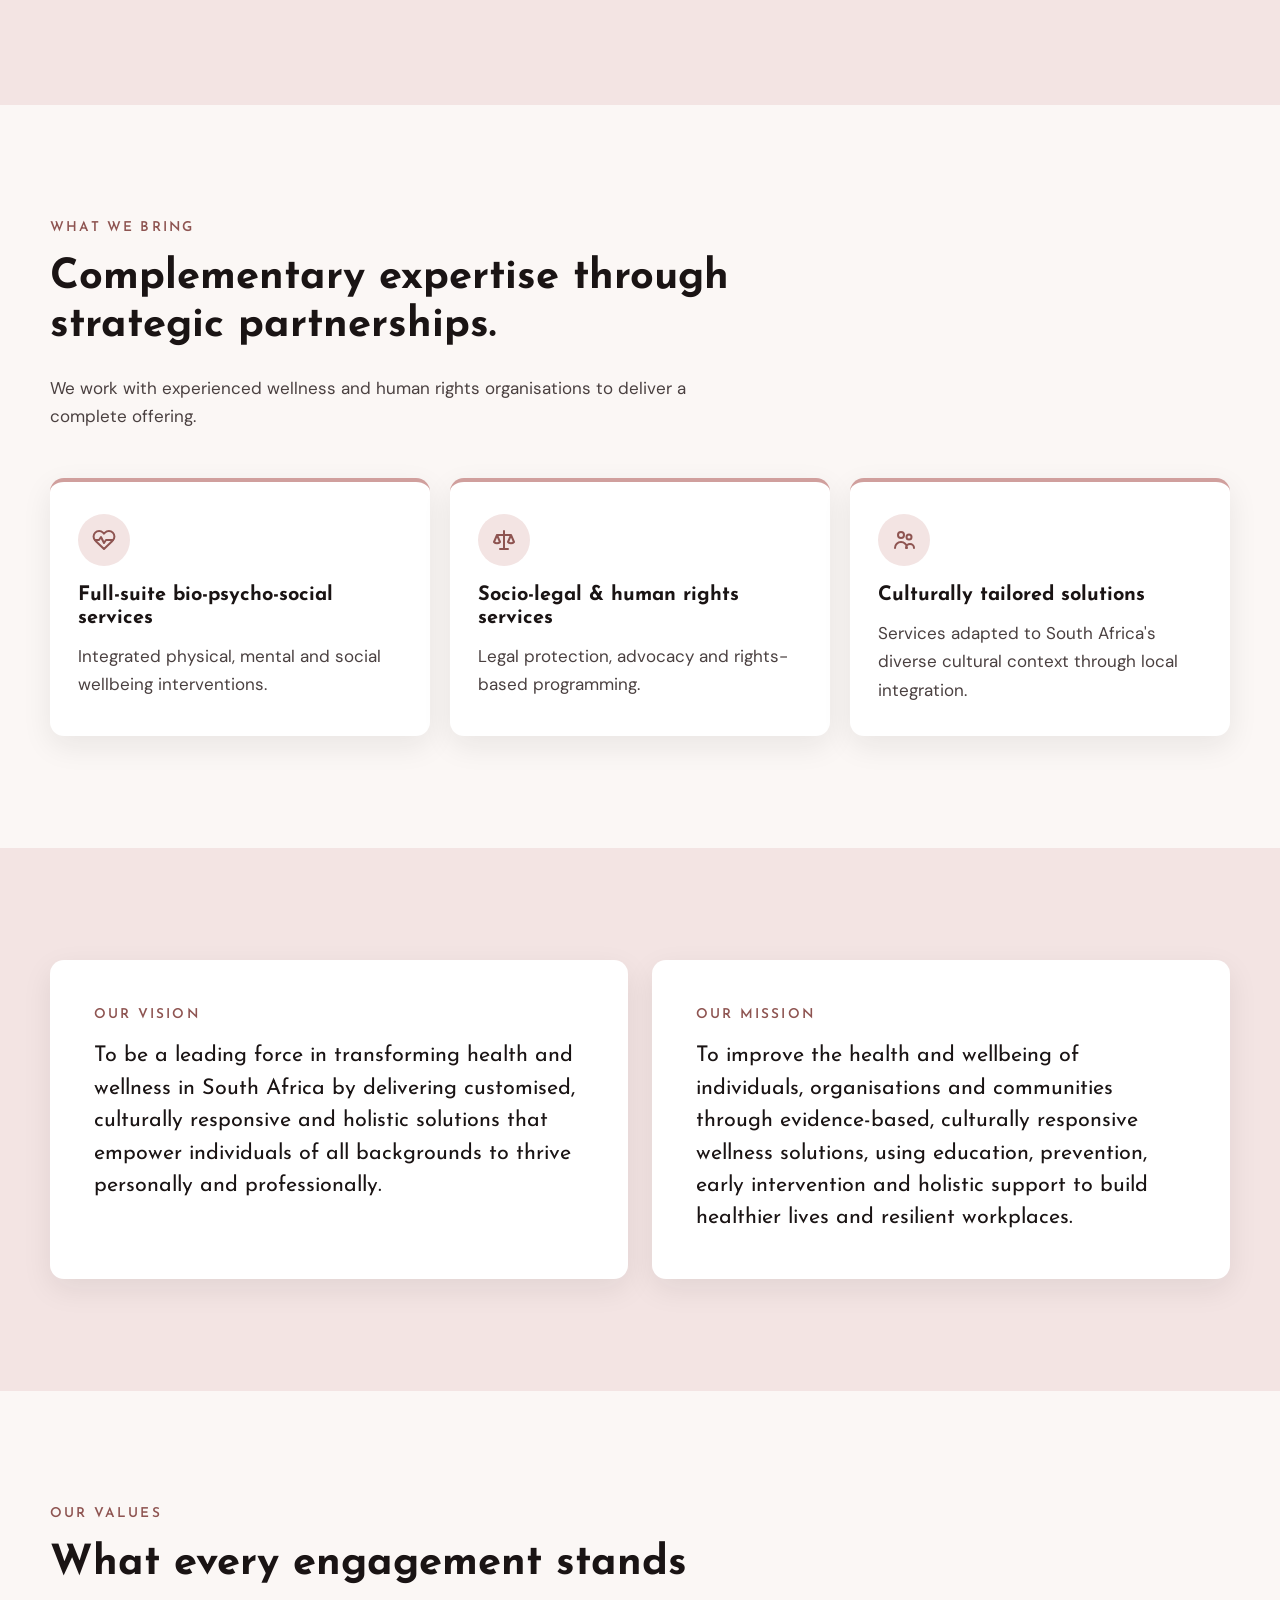
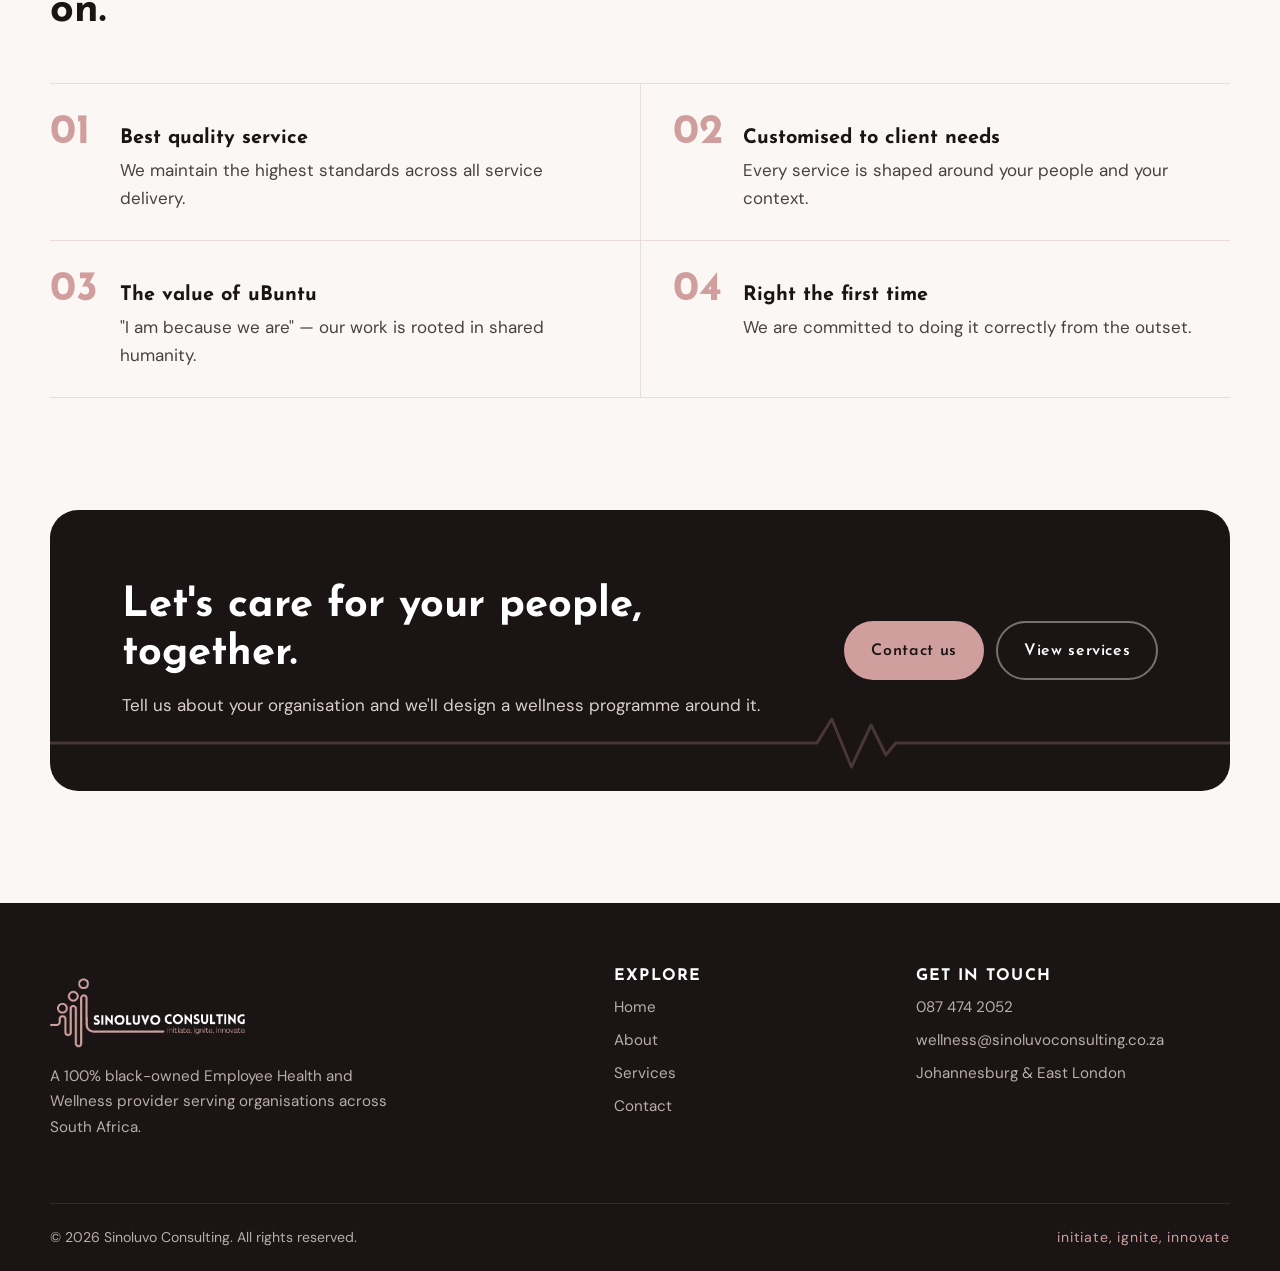
==== commit 1e4d69d1: "increased stats font size" ====
--- a/about/index.html
+++ b/about/index.html
@@ -9,7 +9,7 @@
   <link rel="preconnect" href="https://fonts.googleapis.com">
   <link rel="preconnect" href="https://fonts.gstatic.com" crossorigin>
   <link href="https://fonts.googleapis.com/css2?family=Josefin+Sans:wght@400;600;700&family=DM+Sans:opsz,wght@9..40,400;9..40,500;9..40,700&display=swap" rel="stylesheet">
-  <link rel="stylesheet" href="../assets/css/styles.css?v=6">
+  <link rel="stylesheet" href="../assets/css/styles.css?v=7">
   <script>try{var s=sessionStorage,c=document.documentElement.classList;if(!s.getItem('seen'))c.add('pt-intro');else if(s.getItem('pt'))c.add('pt-arrive')}catch(e){}</script>
 </head>
 <body>
@@ -184,6 +184,6 @@
     </div>
   </footer>
 
-  <script src="../assets/js/main.js?v=6"></script>
+  <script src="../assets/js/main.js?v=7"></script>
 </body>
 </html>
--- a/assets/css/styles.css
+++ b/assets/css/styles.css
@@ -1138,7 +1138,9 @@
   vertical-align: super;
 }
 
-.numbers span {
+.numbers > div > span {
+  display: block;
+  margin-top: 10px;
   font-size: 0.95rem;
 }
 
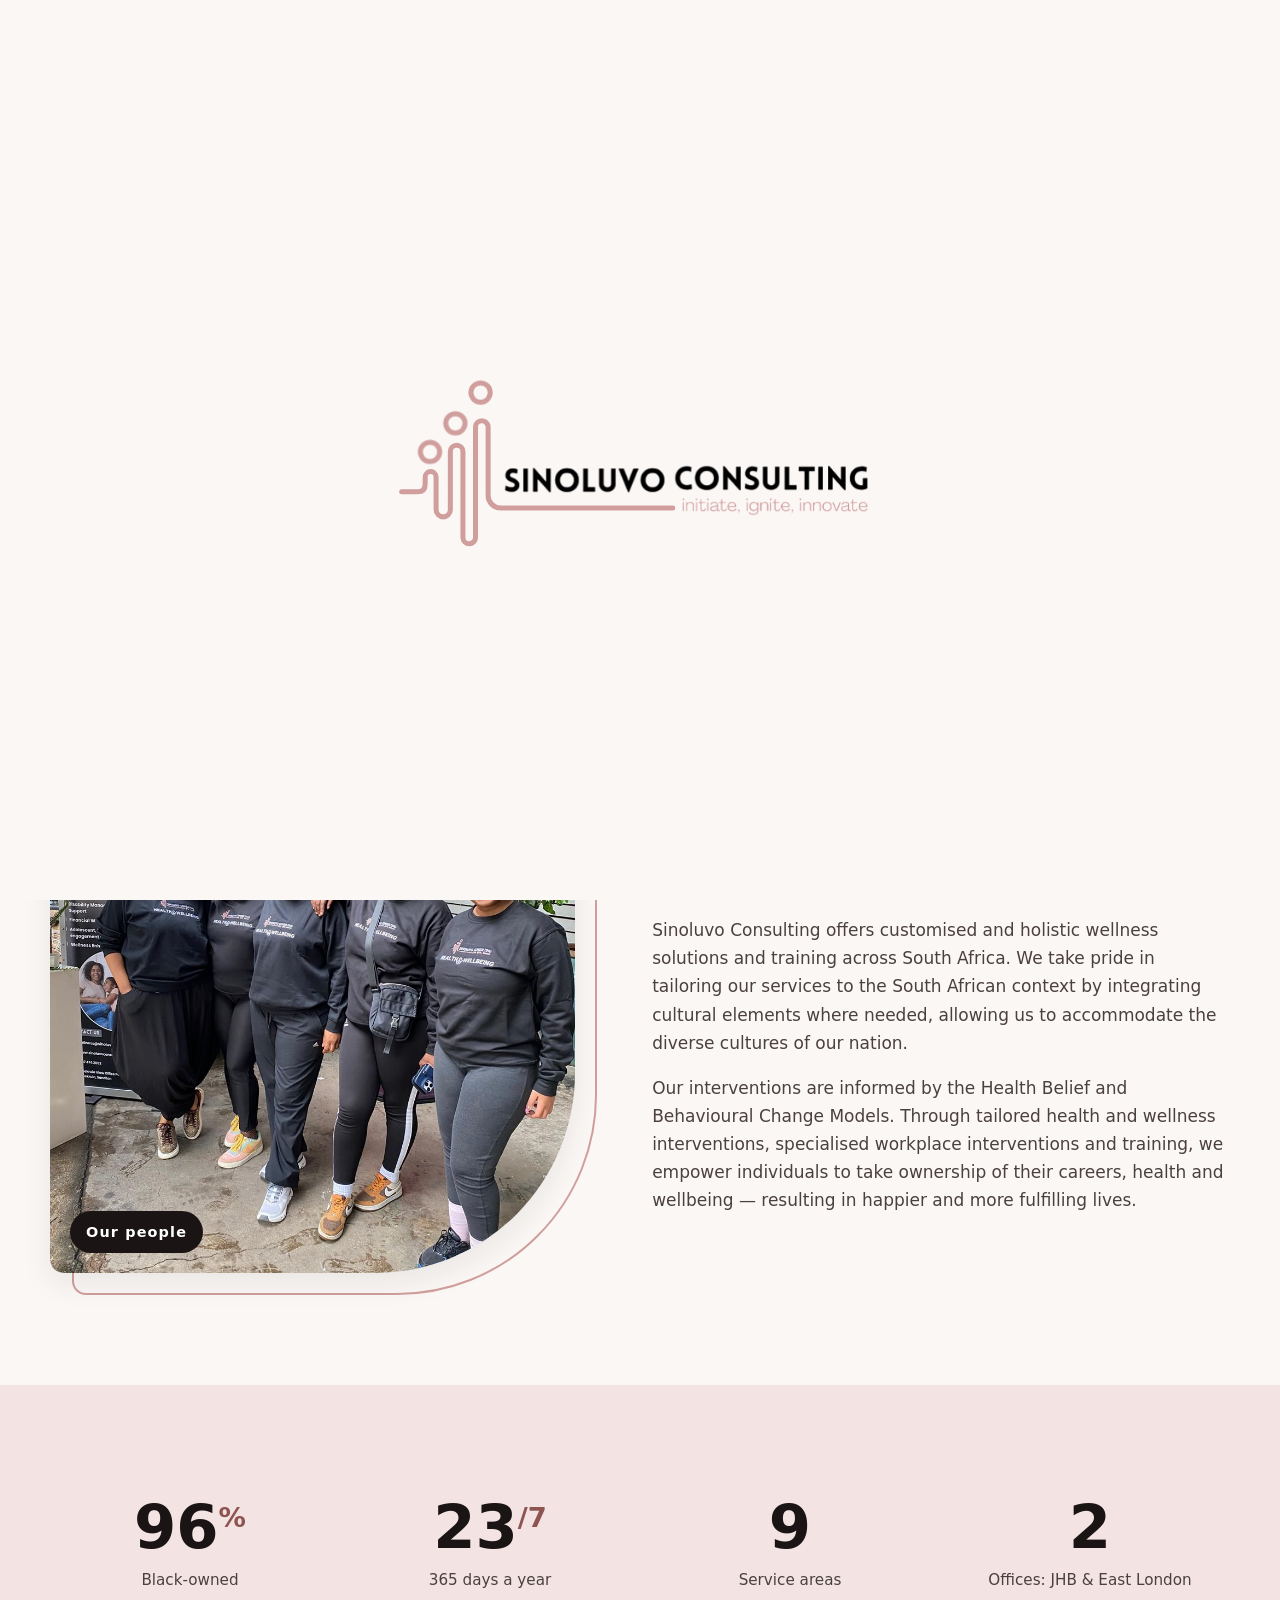
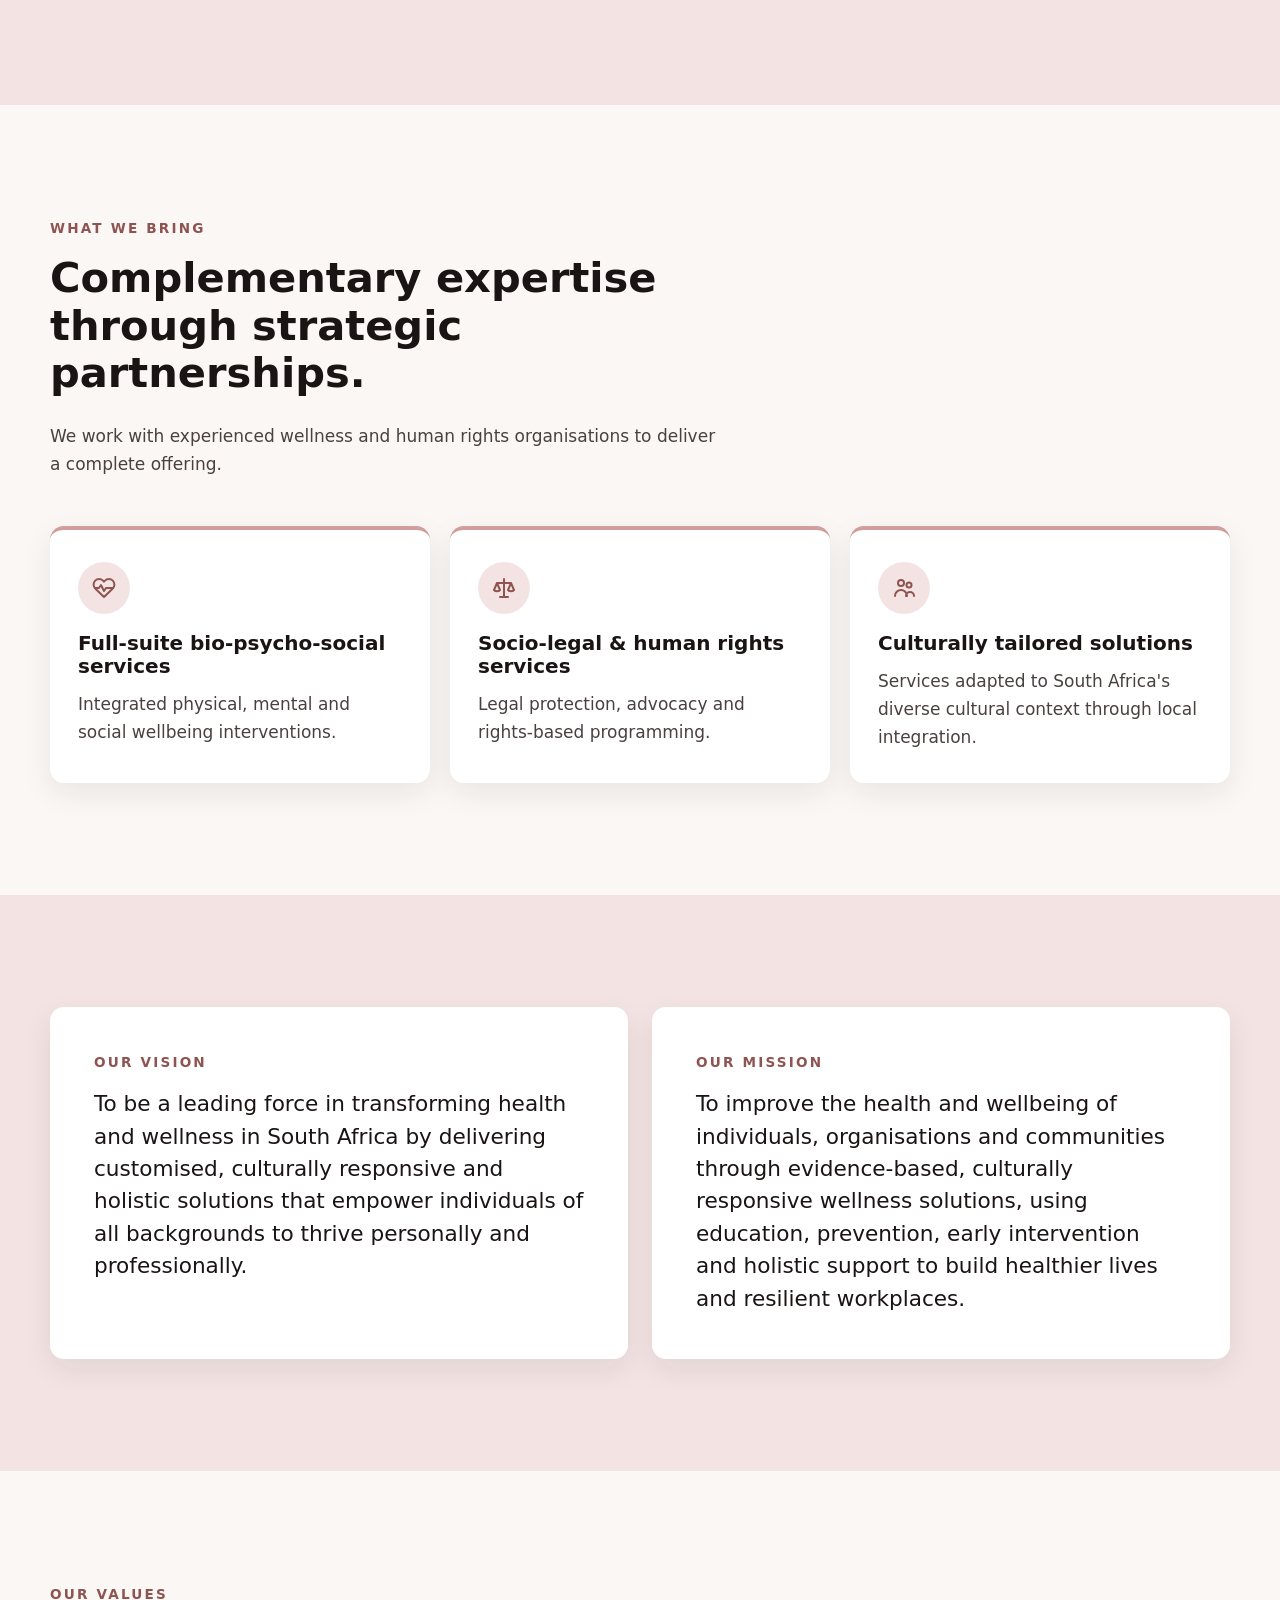
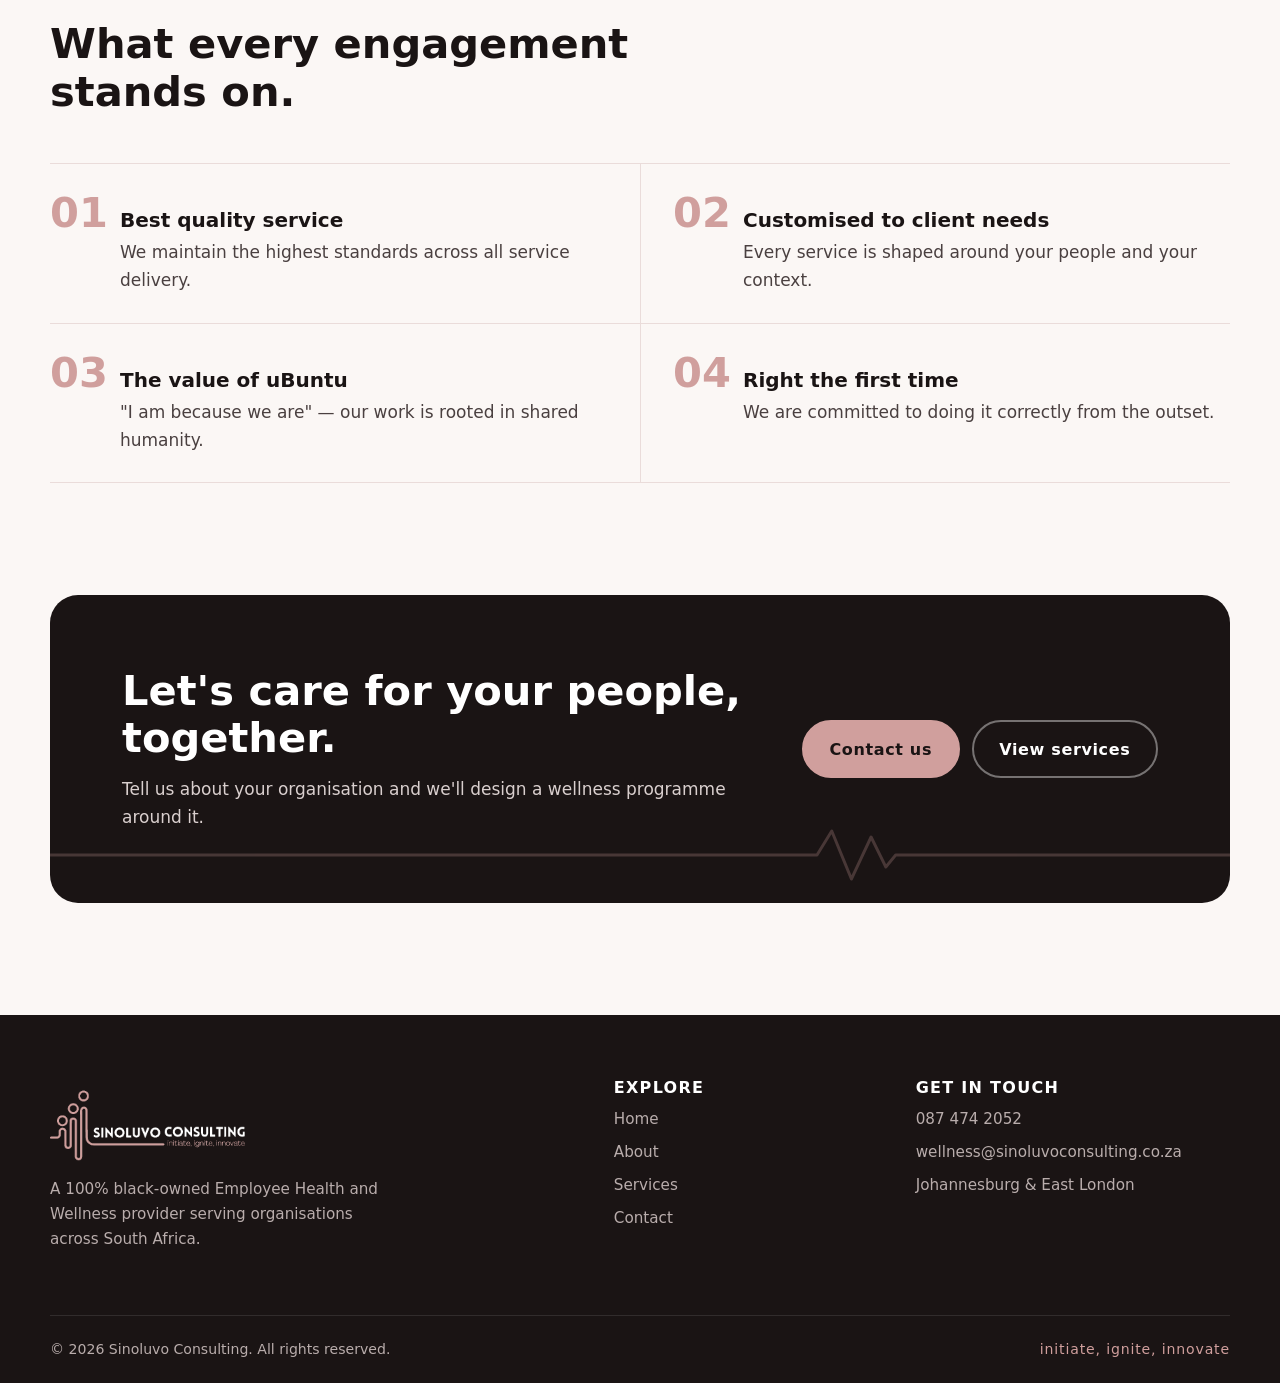
==== commit fd05beae: "..." ====
--- a/about/index.html
+++ b/about/index.html
@@ -3,6 +3,8 @@
 <head>
   <meta charset="utf-8">
   <meta name="viewport" content="width=device-width, initial-scale=1">
+  <meta http-equiv="Content-Security-Policy" content="default-src 'self'; script-src 'self' 'sha256-jNbiwdvpo8M8pA+6g0MTDT1bSsyv7Nc5xhmLeaIxeHI='; style-src 'self' 'unsafe-inline' https://fonts.googleapis.com; font-src https://fonts.gstatic.com; img-src 'self' data:; frame-src https://www.google.com; connect-src 'self'; object-src 'none'; base-uri 'self'; form-action 'self' mailto:; upgrade-insecure-requests">
+  <meta name="referrer" content="strict-origin-when-cross-origin">
   <title>About Us | Sinoluvo Consulting</title>
   <meta name="description" content="Learn about Sinoluvo Consulting, a 100% black-owned Employee Health and Wellness provider rooted in uBuntu and the South African context.">
   <link rel="icon" href="../assets/img/favicon.png">
